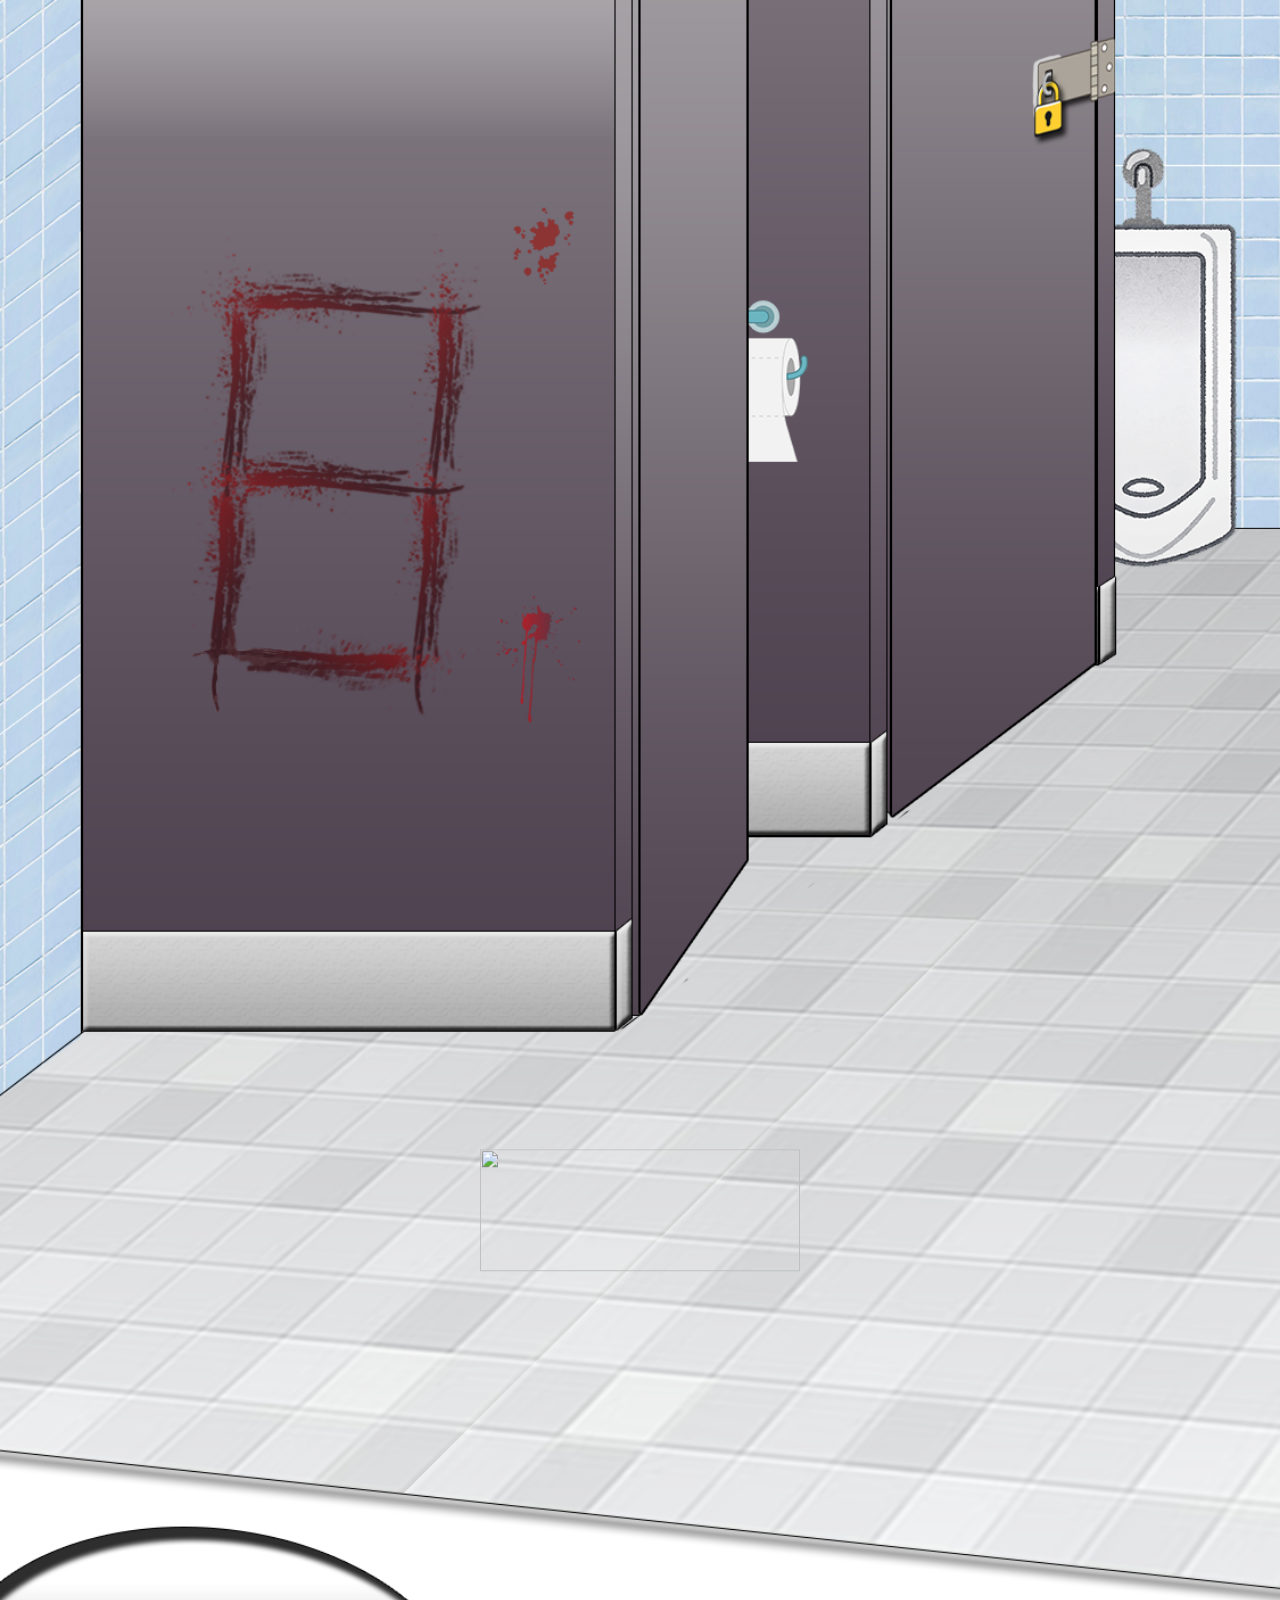
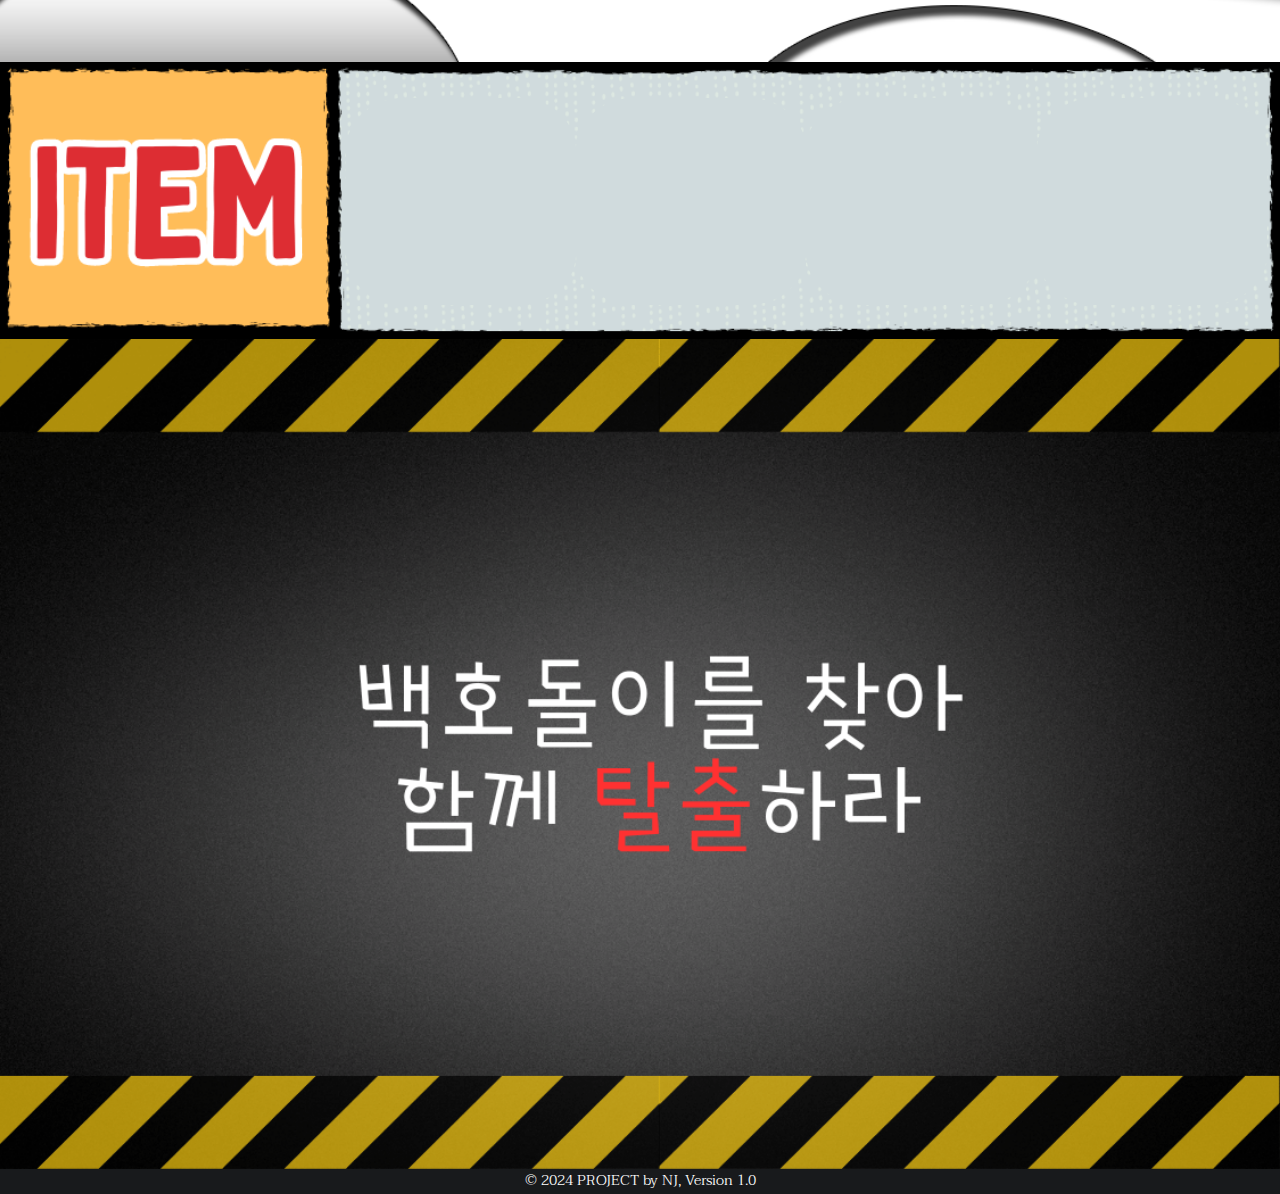
==== room_first.html @ 782e897f "Add files via upload" ====
<!DOCTYPE HTML>
<html><head><title>백호돌이 방탈출 by NJ</title><meta charset="utf-8"><meta name="robots" content="index, follow, max-image-preview:large, max-snippet:-1, max-video-preview:-1"><meta name="viewport" content="width=device-width, initial-scale=1"><link rel="stylesheet" href="assets/css/main.css"></head><body>


		<!-- Boby -->
		<section id="banner3">
			<div id ="content" class="base_container">
				<img id = "room_container" src="images/room1.png">
				<div id ="item_container">
					<img id = "item_1" src="images/sample.png">
					<img id = "item_2" src="images/sample.png">
					<img id = "item_3" src="images/sample.png">
					<img id = "item_4" src="images/sample.png">
				</div>
					

				<!--item & background-->
				<img id = "dark2" src="images/dark.png">
				<img id = "return_img" src="images/return.png">
				<img id = "hammer_bg" src="images/hammer_bg.png">
				<img id = "memo_bg_red" src="images/memo_bg_red.png">
				<img id = "memo_bg_blue" src="images/memo_bg_blue.png">
				<img id = "towel_min" src="images/towel_min.png">
				<img id = "switch_Off" src="images/switch_Off.png">
				<img id = "memo_red" src="images/memo_red.png">
				<img id = "memo_blue" src="images/memo_blue.png">
				<img id = "tile" src="images/tile.png">
				<img id = "light" src="images/light.png">
				<img id = "safe" src="images/safe.png">
				<div id = "safe_number"></div>
				<img id = "key" src="images/key.png">
				<img id = "glass" src="images/glass.png">
				<img id = "success" src="images/success.png">
				<img id = "gotomain" src="images/gotomain.png">
			
			</div>




			<!--bottom_section-->
			<div id="bottom_section_id" class="bottom_section">
				<img id= "bottom_img" src="images/bottom.png" style="width: 100%; height: 100%;"/>
			</div>
		</section>


		


		<!-- Footer -->
		<div class="footer">
			<p>&copy; 2024 PROJECT by NJ, Version 1.0</p>
		</div>


		<!-- Scripts -->
		<script src="assets/js/room1.js"></script></body></html>
---- assets/css/main.css ----
@charset "UTF-8";
@import url(font-awesome.min.css);
@import url("https://fonts.googleapis.com/css?family=Taviraj:300,400,700,300i,400i,700i");
@import url('https://fonts.googleapis.com/css2?family=Dongle:wght@300;400;700&display=swap');
@import url("https://fonts.googleapis.com/css?family=Poppins:200,300,400,500,600,700,800,900&display=swap");


.dongle-light {
  font-family: "Dongle", sans-serif;
  font-weight: 300;
  font-style: normal;
}

.dongle-regular {
  font-family: "Dongle", sans-serif;
  font-weight: 400;
  font-style: normal;
}

.dongle-bold {
  font-family: "Dongle", sans-serif;
  font-weight: 700;
  font-style: normal;
}

/* Reset */

	html, body, div, span, applet, object, iframe, h1, h2, h3, h4, h5, h6, p, blockquote, pre, a, abbr, acronym, address, big, cite, code, del, dfn, em, img, ins, kbd, q, s, samp, small, strike, strong, sub, sup, tt, var, b, u, i, center, dl, dt, dd, ol, ul, li, fieldset, form, label, legend, table, caption, tbody, tfoot, thead, tr, th, td, article, aside, canvas, details, embed, figure, figcaption, footer, header, hgroup, menu, nav, output, ruby, section, summary, time, mark, audio, video {
		margin: 0;
		padding: 0;
		border: 0;
		font-size: 100%;
		font: inherit;
		vertical-align: baseline;
	}

	article, aside, details, figcaption, figure, footer, header, hgroup, menu, nav, section {
		display: block;
	}

	body {
		line-height: 1;
	}
.image.fit img {
	width: 100%;
	height: auto;
}
	ol, ul {
		list-style: none;
	}

	blockquote, q {
		quotes: none;
	}

	blockquote:before, blockquote:after, q:before, q:after {
		content: '';
		content: none;
	}

	table {
		border-collapse: collapse;
		border-spacing: 0;
	}

	body {
		-webkit-text-size-adjust: none;
	}

/* Box Model */

	*, *:before, *:after {
		-moz-box-sizing: border-box;
		-webkit-box-sizing: border-box;
		box-sizing: border-box;
	}

/* Containers */

	.container {
		margin-left: auto;
		margin-right: auto;
	}

	.container.\31 25\25 {
		width: 100%;
		max-width: 100rem;
		min-width: 80rem;
	}

	.container.\37 5\25 {
		width: 60rem;
	}

	.container.\35 0\25 {
		width: 40rem;
	}

	.container.\32 5\25 {
		width: 20rem;
	}

	.container {
		width: 80rem;
	}

	@media screen and (max-width: 1680px) {

		.container.\31 25\25 {
			width: 100%;
			max-width: 100rem;
			min-width: 80rem;
		}

		.container.\37 5\25 {
			width: 60rem;
		}

		.container.\35 0\25 {
			width: 40rem;
		}

		.container.\32 5\25 {
			width: 20rem;
		}

		.container {
			width: 80rem;
		}

	}

	@media screen and (max-width: 1280px) {

		.container.\31 25\25 {
			width: 100%;
			max-width: 81.25rem;
			min-width: 65rem;
		}

		.container.\37 5\25 {
			width: 48.75rem;
		}

		.container.\35 0\25 {
			width: 32.5rem;
		}

		.container.\32 5\25 {
			width: 16.25rem;
		}

		.container {
			width: 65rem;
		}

	}

	@media screen and (max-width: 980px) {

		.container.\31 25\25 {
			width: 100%;
			max-width: 112.5%;
			min-width: 90%;
		}

		.container.\37 5\25 {
			width: 67.5%;
		}

		.container.\35 0\25 {
			width: 45%;
		}

		.container.\32 5\25 {
			width: 22.5%;
		}

		.container {
			width: 90%;
		}

	}

	@media screen and (max-width: 736px) {

		.container.\31 25\25 {
			width: 100%;
			max-width: 112.5%;
			min-width: 90%;
		}

		.container.\37 5\25 {
			width: 67.5%;
		}

		.container.\35 0\25 {
			width: 45%;
		}

		.container.\32 5\25 {
			width: 22.5%;
		}

		.container {
			width: 90% !important;
		}

	}

	@media screen and (max-width: 480px) {

		.container.\31 25\25 {
			width: 100%;
			max-width: 112.5%;
			min-width: 90%;
		}

		.container.\37 5\25 {
			width: 67.5%;
		}

		.container.\35 0\25 {
			width: 45%;
		}

		.container.\32 5\25 {
			width: 22.5%;
		}

		.container {
			width: 90% !important;
		}

	}

/* Grid */

	.row {
		border-bottom: solid 1px transparent;
		-moz-box-sizing: border-box;
		-webkit-box-sizing: border-box;
		box-sizing: border-box;
	}

	.row > * {
		float: left;
		-moz-box-sizing: border-box;
		-webkit-box-sizing: border-box;
		box-sizing: border-box;
	}

	.row:after, .row:before {
		content: '';
		display: block;
		clear: both;
		height: 0;
	}

	.row.uniform > * > :first-child {
		margin-top: 0;
	}

	.row.uniform > * > :last-child {
		margin-bottom: 0;
	}

	.row.\30 \25 > * {
		padding: 0 0 0 0rem;
	}

	.row.\30 \25 {
		margin: 0 0 -1px 0rem;
	}

	.row.uniform.\30 \25 > * {
		padding: 0rem 0 0 0rem;
	}

	.row.uniform.\30 \25 {
		margin: 0rem 0 -1px 0rem;
	}

	.row > * {
		padding: 0 0 0 2rem;
	}

	.row {
		margin: 0 0 -1px -2rem;
	}

	.row.uniform > * {
		padding: 2rem 0 0 2rem;
	}

	.row.uniform {
		margin: -2rem 0 -1px -2rem;
	}

	.row.\32 00\25 > * {
		padding: 0 0 0 4rem;
	}

	.row.\32 00\25 {
		margin: 0 0 -1px -4rem;
	}

	.row.uniform.\32 00\25 > * {
		padding: 4rem 0 0 4rem;
	}

	.row.uniform.\32 00\25 {
		margin: -4rem 0 -1px -4rem;
	}

	.row.\31 50\25 > * {
		padding: 0 0 0 3rem;
	}

	.row.\31 50\25 {
		margin: 0 0 -1px -3rem;
	}

	.row.uniform.\31 50\25 > * {
		padding: 3rem 0 0 3rem;
	}

	.row.uniform.\31 50\25 {
		margin: -3rem 0 -1px -3rem;
	}

	.row.\35 0\25 > * {
		padding: 0 0 0 1rem;
	}

	.row.\35 0\25 {
		margin: 0 0 -1px -1rem;
	}

	.row.uniform.\35 0\25 > * {
		padding: 1rem 0 0 1rem;
	}

	.row.uniform.\35 0\25 {
		margin: -1rem 0 -1px -1rem;
	}

	.row.\32 5\25 > * {
		padding: 0 0 0 0.5rem;
	}

	.row.\32 5\25 {
		margin: 0 0 -1px -0.5rem;
	}

	.row.uniform.\32 5\25 > * {
		padding: 0.5rem 0 0 0.5rem;
	}

	.row.uniform.\32 5\25 {
		margin: -0.5rem 0 -1px -0.5rem;
	}

	.\31 2u, .\31 2u\24 {
		width: 100%;
		clear: none;
		margin-left: 0;
	}

	.\31 1u, .\31 1u\24 {
		width: 91.6666666667%;
		clear: none;
		margin-left: 0;
	}

	.\31 0u, .\31 0u\24 {
		width: 83.3333333333%;
		clear: none;
		margin-left: 0;
	}

	.\39 u, .\39 u\24 {
		width: 75%;
		clear: none;
		margin-left: 0;
	}

	.\38 u, .\38 u\24 {
		width: 66.6666666667%;
		clear: none;
		margin-left: 0;
	}

	.\37 u, .\37 u\24 {
		width: 58.3333333333%;
		clear: none;
		margin-left: 0;
	}

	.\36 u, .\36 u\24 {
		width: 50%;
		clear: none;
		margin-left: 0;
	}

	.\35 u, .\35 u\24 {
		width: 41.6666666667%;
		clear: none;
		margin-left: 0;
	}

	.\34 u, .\34 u\24 {
		width: 33.3333333333%;
		clear: none;
		margin-left: 0;
	}

	.\33 u, .\33 u\24 {
		width: 25%;
		clear: none;
		margin-left: 0;
	}

	.\32 u, .\32 u\24 {
		width: 16.6666666667%;
		clear: none;
		margin-left: 0;
	}

	.\31 u, .\31 u\24 {
		width: 8.3333333333%;
		clear: none;
		margin-left: 0;
	}

	.\31 2u\24 + *,
	.\31 1u\24 + *,
	.\31 0u\24 + *,
	.\39 u\24 + *,
	.\38 u\24 + *,
	.\37 u\24 + *,
	.\36 u\24 + *,
	.\35 u\24 + *,
	.\34 u\24 + *,
	.\33 u\24 + *,
	.\32 u\24 + *,
	.\31 u\24 + * {
		clear: left;
	}

	.\-11u {
		margin-left: 91.66667%;
	}

	.\-10u {
		margin-left: 83.33333%;
	}

	.\-9u {
		margin-left: 75%;
	}

	.\-8u {
		margin-left: 66.66667%;
	}

	.\-7u {
		margin-left: 58.33333%;
	}

	.\-6u {
		margin-left: 50%;
	}

	.\-5u {
		margin-left: 41.66667%;
	}

	.\-4u {
		margin-left: 33.33333%;
	}

	.\-3u {
		margin-left: 25%;
	}

	.\-2u {
		margin-left: 16.66667%;
	}

	.\-1u {
		margin-left: 8.33333%;
	}

	@media screen and (max-width: 1680px) {

		.row > * {
			padding: 0 0 0 2rem;
		}

		.row {
			margin: 0 0 -1px -2rem;
		}

		.row.uniform > * {
			padding: 2rem 0 0 2rem;
		}

		.row.uniform {
			margin: -2rem 0 -1px -2rem;
		}

		.row.\32 00\25 > * {
			padding: 0 0 0 4rem;
		}

		.row.\32 00\25 {
			margin: 0 0 -1px -4rem;
		}

		.row.uniform.\32 00\25 > * {
			padding: 4rem 0 0 4rem;
		}

		.row.uniform.\32 00\25 {
			margin: -4rem 0 -1px -4rem;
		}

		.row.\31 50\25 > * {
			padding: 0 0 0 3rem;
		}

		.row.\31 50\25 {
			margin: 0 0 -1px -3rem;
		}

		.row.uniform.\31 50\25 > * {
			padding: 3rem 0 0 3rem;
		}

		.row.uniform.\31 50\25 {
			margin: -3rem 0 -1px -3rem;
		}

		.row.\35 0\25 > * {
			padding: 0 0 0 1rem;
		}

		.row.\35 0\25 {
			margin: 0 0 -1px -1rem;
		}

		.row.uniform.\35 0\25 > * {
			padding: 1rem 0 0 1rem;
		}

		.row.uniform.\35 0\25 {
			margin: -1rem 0 -1px -1rem;
		}

		.row.\32 5\25 > * {
			padding: 0 0 0 0.5rem;
		}

		.row.\32 5\25 {
			margin: 0 0 -1px -0.5rem;
		}

		.row.uniform.\32 5\25 > * {
			padding: 0.5rem 0 0 0.5rem;
		}

		.row.uniform.\32 5\25 {
			margin: -0.5rem 0 -1px -0.5rem;
		}

		.\31 2u\28xlarge\29, .\31 2u\24\28xlarge\29 {
			width: 100%;
			clear: none;
			margin-left: 0;
		}

		.\31 1u\28xlarge\29, .\31 1u\24\28xlarge\29 {
			width: 91.6666666667%;
			clear: none;
			margin-left: 0;
		}

		.\31 0u\28xlarge\29, .\31 0u\24\28xlarge\29 {
			width: 83.3333333333%;
			clear: none;
			margin-left: 0;
		}

		.\39 u\28xlarge\29, .\39 u\24\28xlarge\29 {
			width: 75%;
			clear: none;
			margin-left: 0;
		}

		.\38 u\28xlarge\29, .\38 u\24\28xlarge\29 {
			width: 66.6666666667%;
			clear: none;
			margin-left: 0;
		}

		.\37 u\28xlarge\29, .\37 u\24\28xlarge\29 {
			width: 58.3333333333%;
			clear: none;
			margin-left: 0;
		}

		.\36 u\28xlarge\29, .\36 u\24\28xlarge\29 {
			width: 50%;
			clear: none;
			margin-left: 0;
		}

		.\35 u\28xlarge\29, .\35 u\24\28xlarge\29 {
			width: 41.6666666667%;
			clear: none;
			margin-left: 0;
		}

		.\34 u\28xlarge\29, .\34 u\24\28xlarge\29 {
			width: 33.3333333333%;
			clear: none;
			margin-left: 0;
		}

		.\33 u\28xlarge\29, .\33 u\24\28xlarge\29 {
			width: 25%;
			clear: none;
			margin-left: 0;
		}

		.\32 u\28xlarge\29, .\32 u\24\28xlarge\29 {
			width: 16.6666666667%;
			clear: none;
			margin-left: 0;
		}

		.\31 u\28xlarge\29, .\31 u\24\28xlarge\29 {
			width: 8.3333333333%;
			clear: none;
			margin-left: 0;
		}

		.\31 2u\24\28xlarge\29 + *,
		.\31 1u\24\28xlarge\29 + *,
		.\31 0u\24\28xlarge\29 + *,
		.\39 u\24\28xlarge\29 + *,
		.\38 u\24\28xlarge\29 + *,
		.\37 u\24\28xlarge\29 + *,
		.\36 u\24\28xlarge\29 + *,
		.\35 u\24\28xlarge\29 + *,
		.\34 u\24\28xlarge\29 + *,
		.\33 u\24\28xlarge\29 + *,
		.\32 u\24\28xlarge\29 + *,
		.\31 u\24\28xlarge\29 + * {
			clear: left;
		}

		.\-11u\28xlarge\29 {
			margin-left: 91.66667%;
		}

		.\-10u\28xlarge\29 {
			margin-left: 83.33333%;
		}

		.\-9u\28xlarge\29 {
			margin-left: 75%;
		}

		.\-8u\28xlarge\29 {
			margin-left: 66.66667%;
		}

		.\-7u\28xlarge\29 {
			margin-left: 58.33333%;
		}

		.\-6u\28xlarge\29 {
			margin-left: 50%;
		}

		.\-5u\28xlarge\29 {
			margin-left: 41.66667%;
		}

		.\-4u\28xlarge\29 {
			margin-left: 33.33333%;
		}

		.\-3u\28xlarge\29 {
			margin-left: 25%;
		}

		.\-2u\28xlarge\29 {
			margin-left: 16.66667%;
		}

		.\-1u\28xlarge\29 {
			margin-left: 8.33333%;
		}

	}

	@media screen and (max-width: 1280px) {

		.row > * {
			padding: 0 0 0 1.5rem;
		}

		.row {
			margin: 0 0 -1px -1.5rem;
		}

		.row.uniform > * {
			padding: 1.5rem 0 0 1.5rem;
		}

		.row.uniform {
			margin: -1.5rem 0 -1px -1.5rem;
		}

		.row.\32 00\25 > * {
			padding: 0 0 0 3rem;
		}

		.row.\32 00\25 {
			margin: 0 0 -1px -3rem;
		}

		.row.uniform.\32 00\25 > * {
			padding: 3rem 0 0 3rem;
		}

		.row.uniform.\32 00\25 {
			margin: -3rem 0 -1px -3rem;
		}

		.row.\31 50\25 > * {
			padding: 0 0 0 2.25rem;
		}

		.row.\31 50\25 {
			margin: 0 0 -1px -2.25rem;
		}

		.row.uniform.\31 50\25 > * {
			padding: 2.25rem 0 0 2.25rem;
		}

		.row.uniform.\31 50\25 {
			margin: -2.25rem 0 -1px -2.25rem;
		}

		.row.\35 0\25 > * {
			padding: 0 0 0 0.75rem;
		}

		.row.\35 0\25 {
			margin: 0 0 -1px -0.75rem;
		}

		.row.uniform.\35 0\25 > * {
			padding: 0.75rem 0 0 0.75rem;
		}

		.row.uniform.\35 0\25 {
			margin: -0.75rem 0 -1px -0.75rem;
		}

		.row.\32 5\25 > * {
			padding: 0 0 0 0.375rem;
		}

		.row.\32 5\25 {
			margin: 0 0 -1px -0.375rem;
		}

		.row.uniform.\32 5\25 > * {
			padding: 0.375rem 0 0 0.375rem;
		}

		.row.uniform.\32 5\25 {
			margin: -0.375rem 0 -1px -0.375rem;
		}

		.\31 2u\28large\29, .\31 2u\24\28large\29 {
			width: 100%;
			clear: none;
			margin-left: 0;
		}

		.\31 1u\28large\29, .\31 1u\24\28large\29 {
			width: 91.6666666667%;
			clear: none;
			margin-left: 0;
		}

		.\31 0u\28large\29, .\31 0u\24\28large\29 {
			width: 83.3333333333%;
			clear: none;
			margin-left: 0;
		}

		.\39 u\28large\29, .\39 u\24\28large\29 {
			width: 75%;
			clear: none;
			margin-left: 0;
		}

		.\38 u\28large\29, .\38 u\24\28large\29 {
			width: 66.6666666667%;
			clear: none;
			margin-left: 0;
		}

		.\37 u\28large\29, .\37 u\24\28large\29 {
			width: 58.3333333333%;
			clear: none;
			margin-left: 0;
		}

		.\36 u\28large\29, .\36 u\24\28large\29 {
			width: 50%;
			clear: none;
			margin-left: 0;
		}

		.\35 u\28large\29, .\35 u\24\28large\29 {
			width: 41.6666666667%;
			clear: none;
			margin-left: 0;
		}

		.\34 u\28large\29, .\34 u\24\28large\29 {
			width: 33.3333333333%;
			clear: none;
			margin-left: 0;
		}

		.\33 u\28large\29, .\33 u\24\28large\29 {
			width: 25%;
			clear: none;
			margin-left: 0;
		}

		.\32 u\28large\29, .\32 u\24\28large\29 {
			width: 16.6666666667%;
			clear: none;
			margin-left: 0;
		}

		.\31 u\28large\29, .\31 u\24\28large\29 {
			width: 8.3333333333%;
			clear: none;
			margin-left: 0;
		}

		.\31 2u\24\28large\29 + *,
		.\31 1u\24\28large\29 + *,
		.\31 0u\24\28large\29 + *,
		.\39 u\24\28large\29 + *,
		.\38 u\24\28large\29 + *,
		.\37 u\24\28large\29 + *,
		.\36 u\24\28large\29 + *,
		.\35 u\24\28large\29 + *,
		.\34 u\24\28large\29 + *,
		.\33 u\24\28large\29 + *,
		.\32 u\24\28large\29 + *,
		.\31 u\24\28large\29 + * {
			clear: left;
		}

		.\-11u\28large\29 {
			margin-left: 91.66667%;
		}

		.\-10u\28large\29 {
			margin-left: 83.33333%;
		}

		.\-9u\28large\29 {
			margin-left: 75%;
		}

		.\-8u\28large\29 {
			margin-left: 66.66667%;
		}

		.\-7u\28large\29 {
			margin-left: 58.33333%;
		}

		.\-6u\28large\29 {
			margin-left: 50%;
		}

		.\-5u\28large\29 {
			margin-left: 41.66667%;
		}

		.\-4u\28large\29 {
			margin-left: 33.33333%;
		}

		.\-3u\28large\29 {
			margin-left: 25%;
		}

		.\-2u\28large\29 {
			margin-left: 16.66667%;
		}

		.\-1u\28large\29 {
			margin-left: 8.33333%;
		}

	}

	@media screen and (max-width: 980px) {

		.row > * {
			padding: 0 0 0 1.5rem;
		}

		.row {
			margin: 0 0 -1px -1.5rem;
		}

		.row.uniform > * {
			padding: 1.5rem 0 0 1.5rem;
		}

		.row.uniform {
			margin: -1.5rem 0 -1px -1.5rem;
		}

		.row.\32 00\25 > * {
			padding: 0 0 0 3rem;
		}

		.row.\32 00\25 {
			margin: 0 0 -1px -3rem;
		}

		.row.uniform.\32 00\25 > * {
			padding: 3rem 0 0 3rem;
		}

		.row.uniform.\32 00\25 {
			margin: -3rem 0 -1px -3rem;
		}

		.row.\31 50\25 > * {
			padding: 0 0 0 2.25rem;
		}

		.row.\31 50\25 {
			margin: 0 0 -1px -2.25rem;
		}

		.row.uniform.\31 50\25 > * {
			padding: 2.25rem 0 0 2.25rem;
		}

		.row.uniform.\31 50\25 {
			margin: -2.25rem 0 -1px -2.25rem;
		}

		.row.\35 0\25 > * {
			padding: 0 0 0 0.75rem;
		}

		.row.\35 0\25 {
			margin: 0 0 -1px -0.75rem;
		}

		.row.uniform.\35 0\25 > * {
			padding: 0.75rem 0 0 0.75rem;
		}

		.row.uniform.\35 0\25 {
			margin: -0.75rem 0 -1px -0.75rem;
		}

		.row.\32 5\25 > * {
			padding: 0 0 0 0.375rem;
		}

		.row.\32 5\25 {
			margin: 0 0 -1px -0.375rem;
		}

		.row.uniform.\32 5\25 > * {
			padding: 0.375rem 0 0 0.375rem;
		}

		.row.uniform.\32 5\25 {
			margin: -0.375rem 0 -1px -0.375rem;
		}

		.\31 2u\28medium\29, .\31 2u\24\28medium\29 {
			width: 100%;
			clear: none;
			margin-left: 0;
		}

		.\31 1u\28medium\29, .\31 1u\24\28medium\29 {
			width: 91.6666666667%;
			clear: none;
			margin-left: 0;
		}

		.\31 0u\28medium\29, .\31 0u\24\28medium\29 {
			width: 83.3333333333%;
			clear: none;
			margin-left: 0;
		}

		.\39 u\28medium\29, .\39 u\24\28medium\29 {
			width: 75%;
			clear: none;
			margin-left: 0;
		}

		.\38 u\28medium\29, .\38 u\24\28medium\29 {
			width: 66.6666666667%;
			clear: none;
			margin-left: 0;
		}

		.\37 u\28medium\29, .\37 u\24\28medium\29 {
			width: 58.3333333333%;
			clear: none;
			margin-left: 0;
		}

		.\36 u\28medium\29, .\36 u\24\28medium\29 {
			width: 50%;
			clear: none;
			margin-left: 0;
		}

		.\35 u\28medium\29, .\35 u\24\28medium\29 {
			width: 41.6666666667%;
			clear: none;
			margin-left: 0;
		}

		.\34 u\28medium\29, .\34 u\24\28medium\29 {
			width: 33.3333333333%;
			clear: none;
			margin-left: 0;
		}

		.\33 u\28medium\29, .\33 u\24\28medium\29 {
			width: 25%;
			clear: none;
			margin-left: 0;
		}

		.\32 u\28medium\29, .\32 u\24\28medium\29 {
			width: 16.6666666667%;
			clear: none;
			margin-left: 0;
		}

		.\31 u\28medium\29, .\31 u\24\28medium\29 {
			width: 8.3333333333%;
			clear: none;
			margin-left: 0;
		}

		.\31 2u\24\28medium\29 + *,
		.\31 1u\24\28medium\29 + *,
		.\31 0u\24\28medium\29 + *,
		.\39 u\24\28medium\29 + *,
		.\38 u\24\28medium\29 + *,
		.\37 u\24\28medium\29 + *,
		.\36 u\24\28medium\29 + *,
		.\35 u\24\28medium\29 + *,
		.\34 u\24\28medium\29 + *,
		.\33 u\24\28medium\29 + *,
		.\32 u\24\28medium\29 + *,
		.\31 u\24\28medium\29 + * {
			clear: left;
		}

		.\-11u\28medium\29 {
			margin-left: 91.66667%;
		}

		.\-10u\28medium\29 {
			margin-left: 83.33333%;
		}

		.\-9u\28medium\29 {
			margin-left: 75%;
		}

		.\-8u\28medium\29 {
			margin-left: 66.66667%;
		}

		.\-7u\28medium\29 {
			margin-left: 58.33333%;
		}

		.\-6u\28medium\29 {
			margin-left: 50%;
		}

		.\-5u\28medium\29 {
			margin-left: 41.66667%;
		}

		.\-4u\28medium\29 {
			margin-left: 33.33333%;
		}

		.\-3u\28medium\29 {
			margin-left: 25%;
		}

		.\-2u\28medium\29 {
			margin-left: 16.66667%;
		}

		.\-1u\28medium\29 {
			margin-left: 8.33333%;
		}

	}

	@media screen and (max-width: 736px) {

		.row > * {
			padding: 0 0 0 1.25rem;
		}

		.row {
			margin: 0 0 -1px -1.25rem;
		}

		.row.uniform > * {
			padding: 1.25rem 0 0 1.25rem;
		}

		.row.uniform {
			margin: -1.25rem 0 -1px -1.25rem;
		}

		.row.\32 00\25 > * {
			padding: 0 0 0 2.5rem;
		}

		.row.\32 00\25 {
			margin: 0 0 -1px -2.5rem;
		}

		.row.uniform.\32 00\25 > * {
			padding: 2.5rem 0 0 2.5rem;
		}

		.row.uniform.\32 00\25 {
			margin: -2.5rem 0 -1px -2.5rem;
		}

		.row.\31 50\25 > * {
			padding: 0 0 0 1.875rem;
		}

		.row.\31 50\25 {
			margin: 0 0 -1px -1.875rem;
		}

		.row.uniform.\31 50\25 > * {
			padding: 1.875rem 0 0 1.875rem;
		}

		.row.uniform.\31 50\25 {
			margin: -1.875rem 0 -1px -1.875rem;
		}

		.row.\35 0\25 > * {
			padding: 0 0 0 0.625rem;
		}

		.row.\35 0\25 {
			margin: 0 0 -1px -0.625rem;
		}

		.row.uniform.\35 0\25 > * {
			padding: 0.625rem 0 0 0.625rem;
		}

		.row.uniform.\35 0\25 {
			margin: -0.625rem 0 -1px -0.625rem;
		}

		.row.\32 5\25 > * {
			padding: 0 0 0 0.3125rem;
		}

		.row.\32 5\25 {
			margin: 0 0 -1px -0.3125rem;
		}

		.row.uniform.\32 5\25 > * {
			padding: 0.3125rem 0 0 0.3125rem;
		}

		.row.uniform.\32 5\25 {
			margin: -0.3125rem 0 -1px -0.3125rem;
		}

		.\31 2u\28small\29, .\31 2u\24\28small\29 {
			width: 100%;
			clear: none;
			margin-left: 0;
		}

		.\31 1u\28small\29, .\31 1u\24\28small\29 {
			width: 91.6666666667%;
			clear: none;
			margin-left: 0;
		}

		.\31 0u\28small\29, .\31 0u\24\28small\29 {
			width: 83.3333333333%;
			clear: none;
			margin-left: 0;
		}

		.\39 u\28small\29, .\39 u\24\28small\29 {
			width: 75%;
			clear: none;
			margin-left: 0;
		}

		.\38 u\28small\29, .\38 u\24\28small\29 {
			width: 66.6666666667%;
			clear: none;
			margin-left: 0;
		}

		.\37 u\28small\29, .\37 u\24\28small\29 {
			width: 58.3333333333%;
			clear: none;
			margin-left: 0;
		}

		.\36 u\28small\29, .\36 u\24\28small\29 {
			width: 50%;
			clear: none;
			margin-left: 0;
		}

		.\35 u\28small\29, .\35 u\24\28small\29 {
			width: 41.6666666667%;
			clear: none;
			margin-left: 0;
		}

		.\34 u\28small\29, .\34 u\24\28small\29 {
			width: 33.3333333333%;
			clear: none;
			margin-left: 0;
		}

		.\33 u\28small\29, .\33 u\24\28small\29 {
			width: 25%;
			clear: none;
			margin-left: 0;
		}

		.\32 u\28small\29, .\32 u\24\28small\29 {
			width: 16.6666666667%;
			clear: none;
			margin-left: 0;
		}

		.\31 u\28small\29, .\31 u\24\28small\29 {
			width: 8.3333333333%;
			clear: none;
			margin-left: 0;
		}

		.\31 2u\24\28small\29 + *,
		.\31 1u\24\28small\29 + *,
		.\31 0u\24\28small\29 + *,
		.\39 u\24\28small\29 + *,
		.\38 u\24\28small\29 + *,
		.\37 u\24\28small\29 + *,
		.\36 u\24\28small\29 + *,
		.\35 u\24\28small\29 + *,
		.\34 u\24\28small\29 + *,
		.\33 u\24\28small\29 + *,
		.\32 u\24\28small\29 + *,
		.\31 u\24\28small\29 + * {
			clear: left;
		}

		.\-11u\28small\29 {
			margin-left: 91.66667%;
		}

		.\-10u\28small\29 {
			margin-left: 83.33333%;
		}

		.\-9u\28small\29 {
			margin-left: 75%;
		}

		.\-8u\28small\29 {
			margin-left: 66.66667%;
		}

		.\-7u\28small\29 {
			margin-left: 58.33333%;
		}

		.\-6u\28small\29 {
			margin-left: 50%;
		}

		.\-5u\28small\29 {
			margin-left: 41.66667%;
		}

		.\-4u\28small\29 {
			margin-left: 33.33333%;
		}

		.\-3u\28small\29 {
			margin-left: 25%;
		}

		.\-2u\28small\29 {
			margin-left: 16.66667%;
		}

		.\-1u\28small\29 {
			margin-left: 8.33333%;
		}

	}

	@media screen and (max-width: 480px) {

		.row > * {
			padding: 0 0 0 1.25rem;
		}

		.row {
			margin: 0 0 -1px -1.25rem;
		}

		.row.uniform > * {
			padding: 1.25rem 0 0 1.25rem;
		}

		.row.uniform {
			margin: -1.25rem 0 -1px -1.25rem;
		}

		.row.\32 00\25 > * {
			padding: 0 0 0 2.5rem;
		}

		.row.\32 00\25 {
			margin: 0 0 -1px -2.5rem;
		}

		.row.uniform.\32 00\25 > * {
			padding: 2.5rem 0 0 2.5rem;
		}

		.row.uniform.\32 00\25 {
			margin: -2.5rem 0 -1px -2.5rem;
		}

		.row.\31 50\25 > * {
			padding: 0 0 0 1.875rem;
		}

		.row.\31 50\25 {
			margin: 0 0 -1px -1.875rem;
		}

		.row.uniform.\31 50\25 > * {
			padding: 1.875rem 0 0 1.875rem;
		}

		.row.uniform.\31 50\25 {
			margin: -1.875rem 0 -1px -1.875rem;
		}

		.row.\35 0\25 > * {
			padding: 0 0 0 0.625rem;
		}

		.row.\35 0\25 {
			margin: 0 0 -1px -0.625rem;
		}

		.row.uniform.\35 0\25 > * {
			padding: 0.625rem 0 0 0.625rem;
		}

		.row.uniform.\35 0\25 {
			margin: -0.625rem 0 -1px -0.625rem;
		}

		.row.\32 5\25 > * {
			padding: 0 0 0 0.3125rem;
		}

		.row.\32 5\25 {
			margin: 0 0 -1px -0.3125rem;
		}

		.row.uniform.\32 5\25 > * {
			padding: 0.3125rem 0 0 0.3125rem;
		}

		.row.uniform.\32 5\25 {
			margin: -0.3125rem 0 -1px -0.3125rem;
		}

		.\31 2u\28xsmall\29, .\31 2u\24\28xsmall\29 {
			width: 100%;
			clear: none;
			margin-left: 0;
		}

		.\31 1u\28xsmall\29, .\31 1u\24\28xsmall\29 {
			width: 91.6666666667%;
			clear: none;
			margin-left: 0;
		}

		.\31 0u\28xsmall\29, .\31 0u\24\28xsmall\29 {
			width: 83.3333333333%;
			clear: none;
			margin-left: 0;
		}

		.\39 u\28xsmall\29, .\39 u\24\28xsmall\29 {
			width: 75%;
			clear: none;
			margin-left: 0;
		}

		.\38 u\28xsmall\29, .\38 u\24\28xsmall\29 {
			width: 66.6666666667%;
			clear: none;
			margin-left: 0;
		}

		.\37 u\28xsmall\29, .\37 u\24\28xsmall\29 {
			width: 58.3333333333%;
			clear: none;
			margin-left: 0;
		}

		.\36 u\28xsmall\29, .\36 u\24\28xsmall\29 {
			width: 50%;
			clear: none;
			margin-left: 0;
		}

		.\35 u\28xsmall\29, .\35 u\24\28xsmall\29 {
			width: 41.6666666667%;
			clear: none;
			margin-left: 0;
		}

		.\34 u\28xsmall\29, .\34 u\24\28xsmall\29 {
			width: 33.3333333333%;
			clear: none;
			margin-left: 0;
		}

		.\33 u\28xsmall\29, .\33 u\24\28xsmall\29 {
			width: 25%;
			clear: none;
			margin-left: 0;
		}

		.\32 u\28xsmall\29, .\32 u\24\28xsmall\29 {
			width: 16.6666666667%;
			clear: none;
			margin-left: 0;
		}

		.\31 u\28xsmall\29, .\31 u\24\28xsmall\29 {
			width: 8.3333333333%;
			clear: none;
			margin-left: 0;
		}

		.\31 2u\24\28xsmall\29 + *,
		.\31 1u\24\28xsmall\29 + *,
		.\31 0u\24\28xsmall\29 + *,
		.\39 u\24\28xsmall\29 + *,
		.\38 u\24\28xsmall\29 + *,
		.\37 u\24\28xsmall\29 + *,
		.\36 u\24\28xsmall\29 + *,
		.\35 u\24\28xsmall\29 + *,
		.\34 u\24\28xsmall\29 + *,
		.\33 u\24\28xsmall\29 + *,
		.\32 u\24\28xsmall\29 + *,
		.\31 u\24\28xsmall\29 + * {
			clear: left;
		}

		.\-11u\28xsmall\29 {
			margin-left: 91.66667%;
		}

		.\-10u\28xsmall\29 {
			margin-left: 83.33333%;
		}

		.\-9u\28xsmall\29 {
			margin-left: 75%;
		}

		.\-8u\28xsmall\29 {
			margin-left: 66.66667%;
		}

		.\-7u\28xsmall\29 {
			margin-left: 58.33333%;
		}

		.\-6u\28xsmall\29 {
			margin-left: 50%;
		}

		.\-5u\28xsmall\29 {
			margin-left: 41.66667%;
		}

		.\-4u\28xsmall\29 {
			margin-left: 33.33333%;
		}

		.\-3u\28xsmall\29 {
			margin-left: 25%;
		}

		.\-2u\28xsmall\29 {
			margin-left: 16.66667%;
		}

		.\-1u\28xsmall\29 {
			margin-left: 8.33333%;
		}

	}

/* Basic */

	@-ms-viewport {
		width: device-width;
	}

	body {
		-ms-overflow-style: scrollbar;
	}

	@media screen and (max-width: 480px) {

		html, body {
			min-width: 320px;
		}

	}

	body {
		background: #fff;
	}

		body.is-loading *, body.is-loading *:before, body.is-loading *:after {
			-moz-animation: none !important;
			-webkit-animation: none !important;
			-ms-animation: none !important;
			animation: none !important;
			-moz-transition: none !important;
			-webkit-transition: none !important;
			-ms-transition: none !important;
			transition: none !important;
		}

/* Type */

	html {
		font-size: 13pt;
	}

		@media screen and (max-width: 1680px) {

			html {
				font-size: 11pt;
			}

		}

		@media screen and (max-width: 1280px) {

			html {
				font-size: 11pt;
			}

		}

		@media screen and (max-width: 980px) {

			html {
				font-size: 12pt;
			}

		}

		@media screen and (max-width: 736px) {

			html {
				font-size: 12pt;
			}

		}

		@media screen and (max-width: 480px) {

			html {
				font-size: 12pt;
			}

		}

	body {
		background-color: #fff;
		color: #444;
	}

	body, input, select, textarea {
		font-family: "Taviraj", serif;
		font-weight: 300;
		font-size: 1rem;
		line-height: 1.65;
	}

	a {
		text-decoration: underline;
	}

		a:hover {
			text-decoration: none;
		}

	strong, b {
		font-weight: 400;
	}

	em, i {
		font-style: italic;
	}

	p {
		margin: 0 0 2rem 0;
	}

	h1, h2, h3, h4, h5, h6 {
		font-weight: 400;
		line-height: 1.5;
		margin: 0 0 1.5rem 0;
	}

		h1 a, h2 a, h3 a, h4 a, h5 a, h6 a {
			color: inherit;
			text-decoration: none;
		}

	h2 {
		font-size: 1.75rem;
		text-transform: uppercase;
	}

		@media screen and (max-width: 736px) {

			h2 {
				font-size: 1.5rem;
			}

		}

	h3 {
		font-size: 1.35rem;
		text-transform: uppercase;
	}

	h4 {
		font-size: 1.1rem;
	}

	h5 {
		font-size: 0.9rem;
	}

	h6 {
		font-size: 0.7rem;
	}

	sub {
		font-size: 0.8rem;
		position: relative;
		top: 0.5rem;
	}

	sup {
		font-size: 0.8rem;
		position: relative;
		top: -0.5rem;
	}

	blockquote {
		border-left: solid 4px;
		font-style: italic;
		margin: 0 0 2rem 0;
		padding: 0.5rem 0 0.5rem 2rem;
	}

	code {
		border-radius: 4px;
		border: solid 1px;
		font-family: "Courier New", monospace;
		font-size: 0.9rem;
		margin: 0 0.25rem;
		padding: 0.25rem 0.65rem;
	}

	pre {
		-webkit-overflow-scrolling: touch;
		font-family: "Courier New", monospace;
		font-size: 0.9rem;
		margin: 0 0 2rem 0;
	}

		pre code {
			display: block;
			line-height: 1.75;
			padding: 1rem 1.5rem;
			overflow-x: auto;
		}

	hr {
		border: 0;
		border-bottom: solid 1px;
		margin: 2rem 0;
	}

		hr.major {
			margin: 3rem 0;
		}

	.align-left {
		text-align: left;
	}

	.align-center {
		text-align: center;
	}

	.align-right {
		text-align: right;
	}

	input, select, textarea {
		color: #555;
	}

	a {
		color: #5AA6ED;
	}

	strong, b {
		color: #555;
	}

	h1, h2, h3, h4, h5, h6 {
		color: #555;
	}

	blockquote {
		border-left-color: rgba(144, 144, 144, 0.25);
	}

	code {
		background: rgba(144, 144, 144, 0.075);
		border-color: rgba(144, 144, 144, 0.25);
	}

	hr {
		border-bottom-color: rgba(144, 144, 144, 0.25);
	}

/* Box */

	.box {
		margin-bottom: 2rem;
		background: #FFF;
	}

		.box .content {
			padding: 3rem;
		}

		.box > :last-child,
		.box > :last-child > :last-child,
		.box > :last-child > :last-child > :last-child {
			margin-bottom: 0;
		}

		.box.alt {
			border: 0;
			border-radius: 0;
			padding: 0;
		}

		@media screen and (max-width: 736px) {

			.box .content {
				padding: 2rem;
			}

		}

	.box {
		border-color: rgba(144, 144, 144, 0.25);
	}

/* Button */

	input[type="submit"],
	input[type="reset"],
	input[type="button"],
	button,
	.button {
		-moz-appearance: none;
		-webkit-appearance: none;
		-ms-appearance: none;
		appearance: none;
		-moz-transition: background-color 0.2s ease-in-out, color 0.2s ease-in-out;
		-webkit-transition: background-color 0.2s ease-in-out, color 0.2s ease-in-out;
		-ms-transition: background-color 0.2s ease-in-out, color 0.2s ease-in-out;
		transition: background-color 0.2s ease-in-out, color 0.2s ease-in-out;
		border-radius: 4px;
		border: 0;
		cursor: pointer;
		display: inline-block;
		font-weight: 400;
		height: 2.85rem;
		line-height: 2.95rem;
		padding: 0 1.5rem;
		text-align: center;
		text-decoration: none;
		white-space: nowrap;
		text-transform: uppercase;
	}

		input[type="submit"].icon,
		input[type="reset"].icon,
		input[type="button"].icon,
		button.icon,
		.button.icon {
			padding-left: 1.35rem;
		}

			input[type="submit"].icon:before,
			input[type="reset"].icon:before,
			input[type="button"].icon:before,
			button.icon:before,
			.button.icon:before {
				margin-right: 0.5rem;
			}

		input[type="submit"].fit,
		input[type="reset"].fit,
		input[type="button"].fit,
		button.fit,
		.button.fit {
			display: block;
			margin: 0 0 1rem 0;
			width: 100%;
		}

		input[type="submit"].small,
		input[type="reset"].small,
		input[type="button"].small,
		button.small,
		.button.small {
			font-size: 0.8rem;
		}

		input[type="submit"].big,
		input[type="reset"].big,
		input[type="button"].big,
		button.big,
		.button.big {
			font-size: 1.35rem;
		}

		input[type="submit"].disabled, input[type="submit"]:disabled,
		input[type="reset"].disabled,
		input[type="reset"]:disabled,
		input[type="button"].disabled,
		input[type="button"]:disabled,
		button.disabled,
		button:disabled,
		.button.disabled,
		.button:disabled {
			-moz-pointer-events: none;
			-webkit-pointer-events: none;
			-ms-pointer-events: none;
			pointer-events: none;
			opacity: 0.25;
		}

		@media screen and (max-width: 480px) {

			input[type="submit"],
			input[type="reset"],
			input[type="button"],
			button,
			.button {
				padding: 0;
			}

		}

	input[type="submit"],
	input[type="reset"],
	input[type="button"],
	button,
	.button {
		background-color: #f2f2f2;
		color: #000 !important;
	}

		input[type="submit"]:hover,
		input[type="reset"]:hover,
		input[type="button"]:hover,
		button:hover,
		.button:hover {
			background-color: white;
		}

		input[type="submit"]:active,
		input[type="reset"]:active,
		input[type="button"]:active,
		button:active,
		.button:active {
			background-color: #e5e5e5;
		}

		input[type="submit"].alt,
		input[type="reset"].alt,
		input[type="button"].alt,
		button.alt,
		.button.alt {
			background-color: transparent;
			box-shadow: inset 0 0 0 2px rgba(144, 144, 144, 0.25);
			color: #555 !important;
		}

			input[type="submit"].alt:hover,
			input[type="reset"].alt:hover,
			input[type="button"].alt:hover,
			button.alt:hover,
			.button.alt:hover {
				background-color: rgba(144, 144, 144, 0.075);
			}

			input[type="submit"].alt:active,
			input[type="reset"].alt:active,
			input[type="button"].alt:active,
			button.alt:active,
			.button.alt:active {
				background-color: rgba(144, 144, 144, 0.2);
			}

			input[type="submit"].alt.icon:before,
			input[type="reset"].alt.icon:before,
			input[type="button"].alt.icon:before,
			button.alt.icon:before,
			.button.alt.icon:before {
				color: #bbb;
			}

		input[type="submit"].special,
		input[type="reset"].special,
		input[type="button"].special,
		button.special,
		.button.special {
			background-color: #000000;
			border-color: #ffffff;
			border-radius: 30px;
			color: #ffffff !important;
			border: 4px solid rgba(255, 255, 255, 1.0);
	    	text-align: center;
	    	font-family: "Dongle", sans-serif;
     	    font-weight: 700;
  	    	font-style: normal;
  	   		font-size: 2rem;
			

		}

			input[type="submit"].special:hover,
			input[type="reset"].special:hover,
			input[type="button"].special:hover,
			button.special:hover,
			.button.special:hover {
				background-color: #71b2f0;
			}

			input[type="submit"].special:active,
			input[type="reset"].special:active,
			input[type="button"].special:active,
			button.special:active,
			.button.special:active {
				background-color: #439aea;
			}

/* Form */

	form {
		margin: 0 0 2rem 0;
	}

		form .field {
			margin-bottom: 2rem;
		}

			form .field.half {
				display: inline-block;
				width: 48%;
			}

				form .field.half.first {
					margin-right: 2.5%;
				}

		@media screen and (max-width: 980px) {

			form .field.half {
				display: block;
				width: 100%;
			}

				form .field.half.first {
					margin-right: 0;
				}

		}

	label {
		display: block;
		font-size: 0.9rem;
		font-weight: 400;
		margin: 0 0 1rem 0;
	}

	input[type="text"],
	input[type="password"],
	input[type="email"],
	select,
	textarea {
		-moz-appearance: none;
		-webkit-appearance: none;
		-ms-appearance: none;
		appearance: none;
		border-radius: 4px;
		border: none;
		border: solid 1px;
		color: inherit;
		display: block;
		outline: 0;
		padding: 0 1rem;
		text-decoration: none;
		width: 100%;
	}

		input[type="text"]:invalid,
		input[type="password"]:invalid,
		input[type="email"]:invalid,
		select:invalid,
		textarea:invalid {
			box-shadow: none;
		}

	.select-wrapper {
		text-decoration: none;
		display: block;
		position: relative;
	}

		.select-wrapper:before {
			-moz-osx-font-smoothing: grayscale;
			-webkit-font-smoothing: antialiased;
			font-family: FontAwesome;
			font-style: normal;
			font-weight: normal;
			text-transform: none !important;
		}

		.select-wrapper:before {
			content: '\f078';
			display: block;
			height: 2.75rem;
			line-height: 2.75rem;
			pointer-events: none;
			position: absolute;
			right: 0;
			text-align: center;
			top: 0;
			width: 2.75rem;
		}

		.select-wrapper select::-ms-expand {
			display: none;
		}

	input[type="text"],
	input[type="password"],
	input[type="email"],
	select {
		height: 2.75rem;
	}

	textarea {
		padding: 0.75rem 1rem;
	}

	input[type="checkbox"],
	input[type="radio"] {
		-moz-appearance: none;
		-webkit-appearance: none;
		-ms-appearance: none;
		appearance: none;
		display: block;
		float: left;
		margin-right: -2rem;
		opacity: 0;
		width: 1rem;
		z-index: -1;
	}

		input[type="checkbox"] + label,
		input[type="radio"] + label {
			text-decoration: none;
			cursor: pointer;
			display: inline-block;
			font-size: 1rem;
			font-weight: 300;
			padding-left: 2.4rem;
			padding-right: 0.75rem;
			position: relative;
		}

			input[type="checkbox"] + label:before,
			input[type="radio"] + label:before {
				-moz-osx-font-smoothing: grayscale;
				-webkit-font-smoothing: antialiased;
				font-family: FontAwesome;
				font-style: normal;
				font-weight: normal;
				text-transform: none !important;
			}

			input[type="checkbox"] + label:before,
			input[type="radio"] + label:before {
				border-radius: 4px;
				border: solid 1px;
				content: '';
				display: inline-block;
				height: 1.65rem;
				left: 0;
				line-height: 1.58125rem;
				position: absolute;
				text-align: center;
				top: 0;
				width: 1.65rem;
			}

		input[type="checkbox"]:checked + label:before,
		input[type="radio"]:checked + label:before {
			content: '\f00c';
		}

	input[type="checkbox"] + label:before {
		border-radius: 4px;
	}

	input[type="radio"] + label:before {
		border-radius: 100%;
	}

	::-webkit-input-placeholder {
		opacity: 1.0;
	}

	:-moz-placeholder {
		opacity: 1.0;
	}

	::-moz-placeholder {
		opacity: 1.0;
	}

	:-ms-input-placeholder {
		opacity: 1.0;
	}

	.formerize-placeholder {
		opacity: 1.0;
	}

	label {
		color: #555;
	}

	input[type="text"],
	input[type="password"],
	input[type="email"],
	select,
	textarea {
		background: rgba(144, 144, 144, 0.075);
		border-color: rgba(144, 144, 144, 0.25);
	}

		input[type="text"]:focus,
		input[type="password"]:focus,
		input[type="email"]:focus,
		select:focus,
		textarea:focus {
			border-color: #5AA6ED;
			box-shadow: 0 0 0 1px #5AA6ED;
		}

	.select-wrapper:before {
		color: rgba(144, 144, 144, 0.25);
	}

	input[type="checkbox"] + label,
	input[type="radio"] + label {
		color: #444;
	}

		input[type="checkbox"] + label:before,
		input[type="radio"] + label:before {
			background: rgba(144, 144, 144, 0.075);
			border-color: rgba(144, 144, 144, 0.25);
		}

	input[type="checkbox"]:checked + label:before,
	input[type="radio"]:checked + label:before {
		background-color: #5AA6ED;
		border-color: #5AA6ED;
		color: #ffffff;
	}

	input[type="checkbox"]:focus + label:before,
	input[type="radio"]:focus + label:before {
		border-color: #5AA6ED;
		box-shadow: 0 0 0 1px #5AA6ED;
	}

	::-webkit-input-placeholder {
		color: #bbb !important;
	}

	:-moz-placeholder {
		color: #bbb !important;
	}

	::-moz-placeholder {
		color: #bbb !important;
	}

	:-ms-input-placeholder {
		color: #bbb !important;
	}

	.formerize-placeholder {
		color: #bbb !important;
	}

/* Icon */

	.icon {
		text-decoration: none;
		border-bottom: none;
		position: relative;
	}

		.icon:before {
			-moz-osx-font-smoothing: grayscale;
			-webkit-font-smoothing: antialiased;
			font-family: FontAwesome;
			font-style: normal;
			font-weight: normal;
			text-transform: none !important;
		}

		.icon > .label {
			display: none;
		}

/* Image */

	.image {
		border: 0;
		display: inline-block;
		position: relative;
	}

		.image img {
			display: block;
		}

		.image.left, .image.right {
			max-width: 40%;
		}

			.image.left img, .image.right img {
				width: 100%;
			}

		.image.left {
			float: left;
			margin: 0 1.5rem 1rem 0;
			top: 0.25rem;
		}

		.image.right {
			float: right;
			margin: 0 0 1rem 1.5rem;
			top: 0.25rem;
		}

		.image.fit {
			display: block;
			margin: 0 0 2rem 0;
			width: 100%;
		}

			.image.fit img {
				width: 100%;
			}

		.image.main {
			display: block;
			margin: 0 0 3rem 0;
			width: 100%;
		}

			.image.main img {
				width: 100%;
			}

/* List */

	ol {
		list-style: decimal;
		margin: 0 0 2rem 0;
		padding-left: 1.25rem;
	}

		ol li {
			padding-left: 0.25rem;
		}

	ul {
		list-style: disc;
		margin: 0 0 2rem 0;
		padding-left: 1rem;
	}

		ul li {
			padding-left: 0.5rem;
		}

		ul.alt {
			list-style: none;
			padding-left: 0;
		}

			ul.alt li {
				border-top: solid 1px;
				padding: 0.5rem 0;
			}

				ul.alt li:first-child {
					border-top: 0;
					padding-top: 0;
				}

		ul.icons {
			cursor: default;
			list-style: none;
			padding-left: 0;
		}

			ul.icons li {
				display: inline-block;
				padding: 0 1rem 0 0;
			}

				ul.icons li:last-child {
					padding-right: 0;
				}

				ul.icons li .icon:before {
					font-size: 2rem;
				}

		ul.actions {
			cursor: default;
			list-style: none;
			padding-left: 0;
		}

			ul.actions li {
				display: inline-block;
				padding: 0 1rem 0 0;
				vertical-align: middle;
			}

				ul.actions li:last-child {
					padding-right: 0;
				}

			ul.actions.small li {
				padding: 0 0.5rem 0 0;
			}

			ul.actions.vertical li {
				display: block;
				padding: 1rem 0 0 0;
			}

				ul.actions.vertical li:first-child {
					padding-top: 0;
				}

				ul.actions.vertical li > * {
					margin-bottom: 0;
				}

			ul.actions.vertical.small li {
				padding: 0.5rem 0 0 0;
			}

				ul.actions.vertical.small li:first-child {
					padding-top: 0;
				}

			ul.actions.fit {
				display: table;
				margin-left: -1rem;
				padding: 0;
				table-layout: fixed;
				width: calc(100% + 1rem);
			}

				ul.actions.fit li {
					display: table-cell;
					padding: 0 0 0 1rem;
				}

					ul.actions.fit li > * {
						margin-bottom: 0;
					}

				ul.actions.fit.small {
					margin-left: -0.5rem;
					width: calc(100% + 0.5rem);
				}

					ul.actions.fit.small li {
						padding: 0 0 0 0.5rem;
					}

			@media screen and (max-width: 480px) {

				ul.actions {
					margin: 0 0 2rem 0;
				}

					ul.actions li {
						padding: 1rem 0 0 0;
						display: block;
						text-align: center;
						width: 100%;
					}

						ul.actions li:first-child {
							padding-top: 0;
						}

						ul.actions li > * {
							width: 100%;
							margin: 0 !important;
						}

							ul.actions li > *.icon:before {
								margin-left: -2rem;
							}

					ul.actions.small li {
						padding: 0.5rem 0 0 0;
					}

						ul.actions.small li:first-child {
							padding-top: 0;
						}

			}

	dl {
		margin: 0 0 2rem 0;
	}

		dl dt {
			display: block;
			font-weight: 400;
			margin: 0 0 1rem 0;
		}

		dl dd {
			margin-left: 2rem;
		}

	ul.alt li {
		border-top-color: rgba(144, 144, 144, 0.25);
	}

/* Section/Article */

	section.special, article.special {
		text-align: center;
	}

	header p {
		position: relative;
		margin: 0 0 1.5rem 0;
	}

	header h2 + p {
		font-size: 1.25rem;
		margin-top: -1rem;
	}

	header h3 + p {
		font-size: 1.1rem;
		margin-top: -0.8rem;
	}

	header h4 + p,
	header h5 + p,
	header h6 + p {
		font-size: 0.9rem;
		margin-top: -0.6rem;
	}

	header p {
		color: #bbb;
	}

/* Table */

	.table-wrapper {
		-webkit-overflow-scrolling: touch;
		overflow-x: auto;
	}

	table {
		margin: 0 0 2rem 0;
		width: 100%;
	}

		table tbody tr {
			border: solid 1px;
			border-left: 0;
			border-right: 0;
		}

		table td {
			padding: 0.75rem 0.75rem;
		}

		table th {
			font-size: 0.9rem;
			font-weight: 400;
			padding: 0 0.75rem 0.75rem 0.75rem;
			text-align: left;
		}

		table thead {
			border-bottom: solid 2px;
		}

		table tfoot {
			border-top: solid 2px;
		}

		table.alt {
			border-collapse: separate;
		}

			table.alt tbody tr td {
				border: solid 1px;
				border-left-width: 0;
				border-top-width: 0;
			}

				table.alt tbody tr td:first-child {
					border-left-width: 1px;
				}

			table.alt tbody tr:first-child td {
				border-top-width: 1px;
			}

			table.alt thead {
				border-bottom: 0;
			}

			table.alt tfoot {
				border-top: 0;
			}

	table tbody tr {
		border-color: rgba(144, 144, 144, 0.25);
	}

		table tbody tr:nth-child(2n + 1) {
			background-color: rgba(144, 144, 144, 0.075);
		}

	table th {
		color: #555;
	}

	table thead {
		border-bottom-color: rgba(144, 144, 144, 0.25);
	}

	table tfoot {
		border-top-color: rgba(144, 144, 144, 0.25);
	}

	table.alt tbody tr td {
		border-color: rgba(144, 144, 144, 0.25);
	}

/* Wrapper */

	.wrapper {
		padding: 6rem 0 4rem 0 ;
		position: relative;
		margin: 0;
	}

		.wrapper > .inner {
			margin: 0 auto;
			width: 80rem;
		}

		.wrapper.style1 {
			background-color: #5AA6ED;
			color: #d6e9fb;
		}

			.wrapper.style1 input, .wrapper.style1 select, .wrapper.style1 textarea {
				color: #ffffff;
			}

			.wrapper.style1 a {
				color: #ffffff;
			}

			.wrapper.style1 strong, .wrapper.style1 b {
				color: #ffffff;
			}

			.wrapper.style1 h1, .wrapper.style1 h2, .wrapper.style1 h3, .wrapper.style1 h4, .wrapper.style1 h5, .wrapper.style1 h6 {
				color: #ffffff;
			}

			.wrapper.style1 blockquote {
				border-left-color: rgba(255, 255, 255, 0.25);
			}

			.wrapper.style1 code {
				background: rgba(255, 255, 255, 0.075);
				border-color: rgba(255, 255, 255, 0.25);
			}

			.wrapper.style1 hr {
				border-bottom-color: rgba(255, 255, 255, 0.25);
			}

			.wrapper.style1 .box {
				border-color: rgba(255, 255, 255, 0.25);
			}

			.wrapper.style1 input[type="submit"],
			.wrapper.style1 input[type="reset"],
			.wrapper.style1 input[type="button"],
			.wrapper.style1 button,
			.wrapper.style1 .button {
				background-color: #f2f2f2;
				color: #000 !important;
			}

				.wrapper.style1 input[type="submit"]:hover,
				.wrapper.style1 input[type="reset"]:hover,
				.wrapper.style1 input[type="button"]:hover,
				.wrapper.style1 button:hover,
				.wrapper.style1 .button:hover {
					background-color: white;
				}

				.wrapper.style1 input[type="submit"]:active,
				.wrapper.style1 input[type="reset"]:active,
				.wrapper.style1 input[type="button"]:active,
				.wrapper.style1 button:active,
				.wrapper.style1 .button:active {
					background-color: #e5e5e5;
				}

				.wrapper.style1 input[type="submit"].alt,
				.wrapper.style1 input[type="reset"].alt,
				.wrapper.style1 input[type="button"].alt,
				.wrapper.style1 button.alt,
				.wrapper.style1 .button.alt {
					background-color: transparent;
					box-shadow: inset 0 0 0 2px rgba(255, 255, 255, 0.25);
					color: #ffffff !important;
				}

					.wrapper.style1 input[type="submit"].alt:hover,
					.wrapper.style1 input[type="reset"].alt:hover,
					.wrapper.style1 input[type="button"].alt:hover,
					.wrapper.style1 button.alt:hover,
					.wrapper.style1 .button.alt:hover {
						background-color: rgba(255, 255, 255, 0.075);
					}

					.wrapper.style1 input[type="submit"].alt:active,
					.wrapper.style1 input[type="reset"].alt:active,
					.wrapper.style1 input[type="button"].alt:active,
					.wrapper.style1 button.alt:active,
					.wrapper.style1 .button.alt:active {
						background-color: rgba(255, 255, 255, 0.2);
					}

					.wrapper.style1 input[type="submit"].alt.icon:before,
					.wrapper.style1 input[type="reset"].alt.icon:before,
					.wrapper.style1 input[type="button"].alt.icon:before,
					.wrapper.style1 button.alt.icon:before,
					.wrapper.style1 .button.alt.icon:before {
						color: #bddbf8;
					}

				.wrapper.style1 input[type="submit"].special,
				.wrapper.style1 input[type="reset"].special,
				.wrapper.style1 input[type="button"].special,
				.wrapper.style1 button.special,
				.wrapper.style1 .button.special {
					background-color: #ffffff;
					color: #5AA6ED !important;
				}

			.wrapper.style1 label {
				color: #ffffff;
			}

			.wrapper.style1 input[type="text"],
			.wrapper.style1 input[type="password"],
			.wrapper.style1 input[type="email"],
			.wrapper.style1 select,
			.wrapper.style1 textarea {
				background: rgba(255, 255, 255, 0.075);
				border-color: rgba(255, 255, 255, 0.25);
			}

				.wrapper.style1 input[type="text"]:focus,
				.wrapper.style1 input[type="password"]:focus,
				.wrapper.style1 input[type="email"]:focus,
				.wrapper.style1 select:focus,
				.wrapper.style1 textarea:focus {
					border-color: #ffffff;
					box-shadow: 0 0 0 1px #ffffff;
				}

			.wrapper.style1 .select-wrapper:before {
				color: rgba(255, 255, 255, 0.25);
			}

			.wrapper.style1 input[type="checkbox"] + label,
			.wrapper.style1 input[type="radio"] + label {
				color: #d6e9fb;
			}

				.wrapper.style1 input[type="checkbox"] + label:before,
				.wrapper.style1 input[type="radio"] + label:before {
					background: rgba(255, 255, 255, 0.075);
					border-color: rgba(255, 255, 255, 0.25);
				}

			.wrapper.style1 input[type="checkbox"]:checked + label:before,
			.wrapper.style1 input[type="radio"]:checked + label:before {
				background-color: #ffffff;
				border-color: #ffffff;
				color: #5AA6ED;
			}

			.wrapper.style1 input[type="checkbox"]:focus + label:before,
			.wrapper.style1 input[type="radio"]:focus + label:before {
				border-color: #ffffff;
				box-shadow: 0 0 0 1px #ffffff;
			}

			.wrapper.style1 ::-webkit-input-placeholder {
				color: #bddbf8 !important;
			}

			.wrapper.style1 :-moz-placeholder {
				color: #bddbf8 !important;
			}

			.wrapper.style1 ::-moz-placeholder {
				color: #bddbf8 !important;
			}

			.wrapper.style1 :-ms-input-placeholder {
				color: #bddbf8 !important;
			}

			.wrapper.style1 .formerize-placeholder {
				color: #bddbf8 !important;
			}

			.wrapper.style1 ul.alt li {
				border-top-color: rgba(255, 255, 255, 0.25);
			}

			.wrapper.style1 header p {
				color: #bddbf8;
			}

			.wrapper.style1 table tbody tr {
				border-color: rgba(255, 255, 255, 0.25);
			}

				.wrapper.style1 table tbody tr:nth-child(2n + 1) {
					background-color: rgba(255, 255, 255, 0.075);
				}

			.wrapper.style1 table th {
				color: #ffffff;
			}

			.wrapper.style1 table thead {
				border-bottom-color: rgba(255, 255, 255, 0.25);
			}

			.wrapper.style1 table tfoot {
				border-top-color: rgba(255, 255, 255, 0.25);
			}

			.wrapper.style1 table.alt tbody tr td {
				border-color: rgba(255, 255, 255, 0.25);
			}

		.wrapper.style2 {
			background-color: #f2f2f2;
			color: #a6a6a6;
		}

			.wrapper.style2 input, .wrapper.style2 select, .wrapper.style2 textarea {
				color: #000;
			}

			.wrapper.style2 a {
				color: #5AA6ED;
			}

			.wrapper.style2 strong, .wrapper.style2 b {
				color: #000;
			}

			.wrapper.style2 h1, .wrapper.style2 h2, .wrapper.style2 h3, .wrapper.style2 h4, .wrapper.style2 h5, .wrapper.style2 h6 {
				color: #000;
			}

			.wrapper.style2 blockquote {
				border-left-color: rgba(0, 0, 0, 0.15);
			}

			.wrapper.style2 code {
				background: rgba(0, 0, 0, 0.075);
				border-color: rgba(0, 0, 0, 0.15);
			}

			.wrapper.style2 hr {
				border-bottom-color: rgba(0, 0, 0, 0.15);
			}

			.wrapper.style2 .box {
				border-color: rgba(0, 0, 0, 0.15);
			}

			.wrapper.style2 input[type="submit"],
			.wrapper.style2 input[type="reset"],
			.wrapper.style2 input[type="button"],
			.wrapper.style2 button,
			.wrapper.style2 .button {
				background-color: #000;
				color: #f2f2f2 !important;
			}

				.wrapper.style2 input[type="submit"].alt,
				.wrapper.style2 input[type="reset"].alt,
				.wrapper.style2 input[type="button"].alt,
				.wrapper.style2 button.alt,
				.wrapper.style2 .button.alt {
					background-color: transparent;
					box-shadow: inset 0 0 0 2px rgba(0, 0, 0, 0.15);
					color: #000 !important;
				}

					.wrapper.style2 input[type="submit"].alt:hover,
					.wrapper.style2 input[type="reset"].alt:hover,
					.wrapper.style2 input[type="button"].alt:hover,
					.wrapper.style2 button.alt:hover,
					.wrapper.style2 .button.alt:hover {
						background-color: rgba(0, 0, 0, 0.075);
					}

					.wrapper.style2 input[type="submit"].alt:active,
					.wrapper.style2 input[type="reset"].alt:active,
					.wrapper.style2 input[type="button"].alt:active,
					.wrapper.style2 button.alt:active,
					.wrapper.style2 .button.alt:active {
						background-color: rgba(0, 0, 0, 0.2);
					}

					.wrapper.style2 input[type="submit"].alt.icon:before,
					.wrapper.style2 input[type="reset"].alt.icon:before,
					.wrapper.style2 input[type="button"].alt.icon:before,
					.wrapper.style2 button.alt.icon:before,
					.wrapper.style2 .button.alt.icon:before {
						color: #999999;
					}

				.wrapper.style2 input[type="submit"].special,
				.wrapper.style2 input[type="reset"].special,
				.wrapper.style2 input[type="button"].special,
				.wrapper.style2 button.special,
				.wrapper.style2 .button.special {
					background-color: #5AA6ED;
					color: #ffffff !important;
				}

					.wrapper.style2 input[type="submit"].special:hover,
					.wrapper.style2 input[type="reset"].special:hover,
					.wrapper.style2 input[type="button"].special:hover,
					.wrapper.style2 button.special:hover,
					.wrapper.style2 .button.special:hover {
						background-color: #71b2f0;
					}

					.wrapper.style2 input[type="submit"].special:active,
					.wrapper.style2 input[type="reset"].special:active,
					.wrapper.style2 input[type="button"].special:active,
					.wrapper.style2 button.special:active,
					.wrapper.style2 .button.special:active {
						background-color: #439aea;
					}

			.wrapper.style2 label {
				color: #000;
			}

			.wrapper.style2 input[type="text"],
			.wrapper.style2 input[type="password"],
			.wrapper.style2 input[type="email"],
			.wrapper.style2 select,
			.wrapper.style2 textarea {
				background: rgba(0, 0, 0, 0.075);
				border-color: rgba(0, 0, 0, 0.15);
			}

				.wrapper.style2 input[type="text"]:focus,
				.wrapper.style2 input[type="password"]:focus,
				.wrapper.style2 input[type="email"]:focus,
				.wrapper.style2 select:focus,
				.wrapper.style2 textarea:focus {
					border-color: #5AA6ED;
					box-shadow: 0 0 0 1px #5AA6ED;
				}

			.wrapper.style2 .select-wrapper:before {
				color: rgba(0, 0, 0, 0.15);
			}

			.wrapper.style2 input[type="checkbox"] + label,
			.wrapper.style2 input[type="radio"] + label {
				color: #a6a6a6;
			}

				.wrapper.style2 input[type="checkbox"] + label:before,
				.wrapper.style2 input[type="radio"] + label:before {
					background: rgba(0, 0, 0, 0.075);
					border-color: rgba(0, 0, 0, 0.15);
				}

			.wrapper.style2 input[type="checkbox"]:checked + label:before,
			.wrapper.style2 input[type="radio"]:checked + label:before {
				background-color: #5AA6ED;
				border-color: #5AA6ED;
				color: #ffffff;
			}

			.wrapper.style2 input[type="checkbox"]:focus + label:before,
			.wrapper.style2 input[type="radio"]:focus + label:before {
				border-color: #5AA6ED;
				box-shadow: 0 0 0 1px #5AA6ED;
			}

			.wrapper.style2 ::-webkit-input-placeholder {
				color: #999999 !important;
			}

			.wrapper.style2 :-moz-placeholder {
				color: #999999 !important;
			}

			.wrapper.style2 ::-moz-placeholder {
				color: #999999 !important;
			}

			.wrapper.style2 :-ms-input-placeholder {
				color: #999999 !important;
			}

			.wrapper.style2 .formerize-placeholder {
				color: #999999 !important;
			}

			.wrapper.style2 ul.alt li {
				border-top-color: rgba(0, 0, 0, 0.15);
			}

			.wrapper.style2 header p {
				color: #999999;
			}

			.wrapper.style2 table tbody tr {
				border-color: rgba(0, 0, 0, 0.15);
			}

				.wrapper.style2 table tbody tr:nth-child(2n + 1) {
					background-color: rgba(0, 0, 0, 0.075);
				}

			.wrapper.style2 table th {
				color: #000;
			}

			.wrapper.style2 table thead {
				border-bottom-color: rgba(0, 0, 0, 0.15);
			}

			.wrapper.style2 table tfoot {
				border-top-color: rgba(0, 0, 0, 0.15);
			}

			.wrapper.style2 table.alt tbody tr td {
				border-color: rgba(0, 0, 0, 0.15);
			}

		.wrapper.style3 {
			background-color: #000;
			color: #bfbfbf;
			background-image: url(../../images/bg.jpg);
			background-size: cover;
			background-attachment: fixed;
			background-position: center;
			position: relative;
		}

			.wrapper.style3 input, .wrapper.style3 select, .wrapper.style3 textarea {
				color: #ffffff;
			}

			.wrapper.style3 a {
				color: #5AA6ED;
			}

			.wrapper.style3 strong, .wrapper.style3 b {
				color: #ffffff;
			}

			.wrapper.style3 h1, .wrapper.style3 h2, .wrapper.style3 h3, .wrapper.style3 h4, .wrapper.style3 h5, .wrapper.style3 h6 {
				color: #ffffff;
			}

			.wrapper.style3 blockquote {
				border-left-color: rgba(255, 255, 255, 0.25);
			}

			.wrapper.style3 code {
				background: rgba(255, 255, 255, 0.075);
				border-color: rgba(255, 255, 255, 0.25);
			}

			.wrapper.style3 hr {
				border-bottom-color: rgba(255, 255, 255, 0.25);
			}

			.wrapper.style3 .box {
				border-color: rgba(255, 255, 255, 0.25);
			}

			.wrapper.style3 input[type="submit"],
			.wrapper.style3 input[type="reset"],
			.wrapper.style3 input[type="button"],
			.wrapper.style3 button,
			.wrapper.style3 .button {
				background-color: #f2f2f2;
				color: #000 !important;
			}

				.wrapper.style3 input[type="submit"]:hover,
				.wrapper.style3 input[type="reset"]:hover,
				.wrapper.style3 input[type="button"]:hover,
				.wrapper.style3 button:hover,
				.wrapper.style3 .button:hover {
					background-color: white;
				}

				.wrapper.style3 input[type="submit"]:active,
				.wrapper.style3 input[type="reset"]:active,
				.wrapper.style3 input[type="button"]:active,
				.wrapper.style3 button:active,
				.wrapper.style3 .button:active {
					background-color: #e5e5e5;
				}

				.wrapper.style3 input[type="submit"].alt,
				.wrapper.style3 input[type="reset"].alt,
				.wrapper.style3 input[type="button"].alt,
				.wrapper.style3 button.alt,
				.wrapper.style3 .button.alt {
					background-color: transparent;
					box-shadow: inset 0 0 0 2px rgba(255, 255, 255, 0.25);
					color: #ffffff !important;
				}

					.wrapper.style3 input[type="submit"].alt:hover,
					.wrapper.style3 input[type="reset"].alt:hover,
					.wrapper.style3 input[type="button"].alt:hover,
					.wrapper.style3 button.alt:hover,
					.wrapper.style3 .button.alt:hover {
						background-color: rgba(255, 255, 255, 0.075);
					}

					.wrapper.style3 input[type="submit"].alt:active,
					.wrapper.style3 input[type="reset"].alt:active,
					.wrapper.style3 input[type="button"].alt:active,
					.wrapper.style3 button.alt:active,
					.wrapper.style3 .button.alt:active {
						background-color: rgba(255, 255, 255, 0.2);
					}

					.wrapper.style3 input[type="submit"].alt.icon:before,
					.wrapper.style3 input[type="reset"].alt.icon:before,
					.wrapper.style3 input[type="button"].alt.icon:before,
					.wrapper.style3 button.alt.icon:before,
					.wrapper.style3 .button.alt.icon:before {
						color: #999999;
					}

				.wrapper.style3 input[type="submit"].special,
				.wrapper.style3 input[type="reset"].special,
				.wrapper.style3 input[type="button"].special,
				.wrapper.style3 button.special,
				.wrapper.style3 .button.special {
					background-color: #5AA6ED;
					color: #ffffff !important;
				}

					.wrapper.style3 input[type="submit"].special:hover,
					.wrapper.style3 input[type="reset"].special:hover,
					.wrapper.style3 input[type="button"].special:hover,
					.wrapper.style3 button.special:hover,
					.wrapper.style3 .button.special:hover {
						background-color: #71b2f0;
					}

					.wrapper.style3 input[type="submit"].special:active,
					.wrapper.style3 input[type="reset"].special:active,
					.wrapper.style3 input[type="button"].special:active,
					.wrapper.style3 button.special:active,
					.wrapper.style3 .button.special:active {
						background-color: #439aea;
					}

			.wrapper.style3 label {
				color: #ffffff;
			}

			.wrapper.style3 input[type="text"],
			.wrapper.style3 input[type="password"],
			.wrapper.style3 input[type="email"],
			.wrapper.style3 select,
			.wrapper.style3 textarea {
				background: rgba(255, 255, 255, 0.075);
				border-color: rgba(255, 255, 255, 0.25);
			}

				.wrapper.style3 input[type="text"]:focus,
				.wrapper.style3 input[type="password"]:focus,
				.wrapper.style3 input[type="email"]:focus,
				.wrapper.style3 select:focus,
				.wrapper.style3 textarea:focus {
					border-color: #5AA6ED;
					box-shadow: 0 0 0 1px #5AA6ED;
				}

			.wrapper.style3 .select-wrapper:before {
				color: rgba(255, 255, 255, 0.25);
			}

			.wrapper.style3 input[type="checkbox"] + label,
			.wrapper.style3 input[type="radio"] + label {
				color: #bfbfbf;
			}

				.wrapper.style3 input[type="checkbox"] + label:before,
				.wrapper.style3 input[type="radio"] + label:before {
					background: rgba(255, 255, 255, 0.075);
					border-color: rgba(255, 255, 255, 0.25);
				}

			.wrapper.style3 input[type="checkbox"]:checked + label:before,
			.wrapper.style3 input[type="radio"]:checked + label:before {
				background-color: #5AA6ED;
				border-color: #5AA6ED;
				color: #ffffff;
			}

			.wrapper.style3 input[type="checkbox"]:focus + label:before,
			.wrapper.style3 input[type="radio"]:focus + label:before {
				border-color: #5AA6ED;
				box-shadow: 0 0 0 1px #5AA6ED;
			}

			.wrapper.style3 ::-webkit-input-placeholder {
				color: #999999 !important;
			}

			.wrapper.style3 :-moz-placeholder {
				color: #999999 !important;
			}

			.wrapper.style3 ::-moz-placeholder {
				color: #999999 !important;
			}

			.wrapper.style3 :-ms-input-placeholder {
				color: #999999 !important;
			}

			.wrapper.style3 .formerize-placeholder {
				color: #999999 !important;
			}

			.wrapper.style3 ul.alt li {
				border-top-color: rgba(255, 255, 255, 0.25);
			}

			.wrapper.style3 header p {
				color: #999999;
			}

			.wrapper.style3 table tbody tr {
				border-color: rgba(255, 255, 255, 0.25);
			}

				.wrapper.style3 table tbody tr:nth-child(2n + 1) {
					background-color: rgba(255, 255, 255, 0.075);
				}

			.wrapper.style3 table th {
				color: #ffffff;
			}

			.wrapper.style3 table thead {
				border-bottom-color: rgba(255, 255, 255, 0.25);
			}

			.wrapper.style3 table tfoot {
				border-top-color: rgba(255, 255, 255, 0.25);
			}

			.wrapper.style3 table.alt tbody tr td {
				border-color: rgba(255, 255, 255, 0.25);
			}

			.wrapper.style3 .inner {
				position: relative;
				z-index: 2;
			}

			.wrapper.style3:before {
				-moz-transition: opacity 3s ease;
				-webkit-transition: opacity 3s ease;
				-ms-transition: opacity 3s ease;
				transition: opacity 3s ease;
				-moz-transition-delay: 1.25s;
				-webkit-transition-delay: 1.25s;
				-ms-transition-delay: 1.25s;
				transition-delay: 1.25s;
				content: '';
				display: block;
				background-color: rgba(0, 0, 0, 0.95);
				height: 100%;
				left: 0;
				opacity: 0.75;
				position: absolute;
				top: 0;
				width: 100%;
				z-index: 1;
			}

		@media screen and (max-width: 1280px) {

			.wrapper > .inner {
				width: 75rem;
			}

		}

		@media screen and (max-width: 980px) {

			.wrapper > .inner {
				width: 90%;
			}

			.wrapper.style3 {
				background-attachment: scroll;
			}

		}

		@media screen and (max-width: 736px) {

			.wrapper {
				padding: 3rem 0 1rem 0 ;
			}

		}

/* Header */

	body.subpage {
		padding-top: 3.125em;
	}

	@-moz-keyframes reveal-header {
		0% {
			top: -4em;
			opacity: 0;
		}

		100% {
			top: 0;
			opacity: 1;
		}
	}

	@-webkit-keyframes reveal-header {
		0% {
			top: -4em;
			opacity: 0;
		}

		100% {
			top: 0;
			opacity: 1;
		}
	}

	@-ms-keyframes reveal-header {
		0% {
			top: -4em;
			opacity: 0;
		}

		100% {
			top: 0;
			opacity: 1;
		}
	}

	@keyframes reveal-header {
		0% {
			top: -4em;
			opacity: 0;
		}

		100% {
			top: 0;
			opacity: 1;
		}
	}

	#header {
		background: rgba(0, 0, 0, 0.75);
		color: #a6a6a6;
		cursor: default;
		height: 3.25em;
		left: 0;
		line-height: 3.25em;
		position: fixed;
		text-align: right;
		top: 0;
		width: 100%;
		z-index: 10001;
	}

		#header .toggle span {
			display: none;
		}

		#header > .logo {
			display: inline-block;
			height: inherit;
			left: 1.25rem;
			line-height: inherit;
			margin: 0;
			padding: 0;
			position: absolute;
			top: 0;
		}

			#header > .logo a {
				font-size: 1.25rem;
				color: #FFF;
				text-decoration: none;
			}

			#header > .logo span {
				font-weight: 300;
				font-size: .75rem;
				color: rgba(255, 255, 255, 0.5);
			}

		#header > a {
			-moz-transition: color 0.2s ease-in-out;
			-webkit-transition: color 0.2s ease-in-out;
			-ms-transition: color 0.2s ease-in-out;
			transition: color 0.2s ease-in-out;
			display: inline-block;
			padding: 0 0.75em;
			color: inherit;
			text-decoration: none;
			color: #FFF;
		}

			#header > a[href="#menu"] {
				text-decoration: none;
				-webkit-tap-highlight-color: transparent;
			}

				#header > a[href="#menu"]:before {
					content: "";
					-moz-osx-font-smoothing: grayscale;
					-webkit-font-smoothing: antialiased;
					font-family: FontAwesome;
					font-style: normal;
					font-weight: normal;
					text-transform: none !important;
				}

				#header > a[href="#menu"]:before {
					margin: 0 0.5em 0 0;
				}

			#header > a + a[href="#menu"]:last-child {
				border-left: solid 1px rgba(0, 0, 0, 0.15);
				padding-left: 1.25em;
				margin-left: 0.5em;
			}

			#header > a:last-child {
				padding-right: 1.25em;
			}

			@media screen and (max-width: 736px) {

				#header > a {
					padding: 0 0.5em;
				}

					#header > a + a[href="#menu"]:last-child {
						padding-left: 1em;
						margin-left: 0.25em;
					}

					#header > a:last-child {
						padding-right: 1em;
					}

			}

		#header.reveal {
			-moz-animation: reveal-header 0.5s ease;
			-webkit-animation: reveal-header 0.5s ease;
			-ms-animation: reveal-header 0.5s ease;
			animation: reveal-header 0.5s ease;
		}

		#header.alt {
			-moz-animation: none;
			-webkit-animation: none;
			-ms-animation: none;
			animation: none;
			background-color: transparent;
			box-shadow: none;
			overflow: hidden;
			position: absolute;
			top: 1.5em;
		}

			#header.alt h1 {
				left: 2.5em;
			}

			#header.alt nav {
				right: 2.5em;
			}

	@media screen and (max-width: 980px) {

		body.subpage {
			padding-top: 44px;
		}

		#header {
			height: 44px;
			line-height: 44px;
		}

			#header > h1 {
				left: 1em;
			}

				#header > h1 a {
					font-size: 1em;
				}

	}

	@media screen and (max-width: 480px) {

		#header {
			min-width: 320px;
		}

	}

/* Menu */

	#menu {
		-moz-transform: translateX(20em);
		-webkit-transform: translateX(20em);
		-ms-transform: translateX(20em);
		transform: translateX(20em);
		-moz-transition: -moz-transform 0.5s ease, box-shadow 0.5s ease, visibility 0.5s;
		-webkit-transition: -webkit-transform 0.5s ease, box-shadow 0.5s ease, visibility 0.5s;
		-ms-transition: -ms-transform 0.5s ease, box-shadow 0.5s ease, visibility 0.5s;
		transition: transform 0.5s ease, box-shadow 0.5s ease, visibility 0.5s;
		-webkit-overflow-scrolling: touch;
		background: #000;
		box-shadow: none;
		color: #000;
		height: 100%;
		max-width: 80%;
		overflow-y: auto;
		padding: 3em 2em;
		position: fixed;
		right: 0;
		top: 0;
		visibility: hidden;
		width: 20em;
		z-index: 10002;
	}

		#menu > ul {
			margin: 0 0 1rem 0;
		}

			#menu > ul.links {
				list-style: none;
				padding: 0;
			}

				#menu > ul.links > li {
					padding: 0;
				}

					#menu > ul.links > li > a:not(.button) {
						border: 0;
						border-top: solid 1px rgba(255, 255, 255, 0.25);
						color: #fff;
						display: block;
						line-height: 3.5em;
						text-decoration: none;
					}

						#menu > ul.links > li > a:not(.button):hover {
							color: #5AA6ED;
						}

					#menu > ul.links > li > .button {
						display: block;
						margin: 0.5em 0 0 0;
					}

					#menu > ul.links > li:first-child > a:not(.button) {
						border-top: 0 !important;
					}

		#menu .close {
			text-decoration: none;
			-moz-transition: color 0.2s ease-in-out;
			-webkit-transition: color 0.2s ease-in-out;
			-ms-transition: color 0.2s ease-in-out;
			transition: color 0.2s ease-in-out;
			-webkit-tap-highlight-color: transparent;
			border: 0;
			color: #fff;
			cursor: pointer;
			display: block;
			height: 3.25em;
			line-height: 3.25em;
			padding-right: 1.25em;
			position: absolute;
			right: 0;
			text-align: right;
			top: 0;
			vertical-align: middle;
			width: 7em;
		}

			#menu .close:before {
				content: "";
				-moz-osx-font-smoothing: grayscale;
				-webkit-font-smoothing: antialiased;
				font-family: FontAwesome;
				font-style: normal;
				font-weight: normal;
				text-transform: none !important;
			}

			#menu .close:before {
				font-size: 1.25em;
			}

			#menu .close:hover {
				color: #f2f2f2;
			}

			@media screen and (max-width: 736px) {

				#menu .close {
					height: 4em;
					line-height: 4em;
				}

			}

		#menu.visible {
			-moz-transform: translateX(0);
			-webkit-transform: translateX(0);
			-ms-transform: translateX(0);
			transform: translateX(0);
			box-shadow: 0 0 1.5em 0 rgba(0, 0, 0, 0.2);
			visibility: visible;
		}

		@media screen and (max-width: 736px) {

			#menu {
				padding: 2.5em 1.75em;
			}

		}

/* Banner */
	#banner {
		display: -ms-flexbox;
	-ms-flex-pack: center;
	-ms-flex-align: center;
	-moz-align-items: center;
	-webkit-align-items: center;
	-ms-align-items: center;
	align-items: center;
	display: -moz-flex;
	display: -webkit-flex;
	display: -ms-flex;
	display: flex;
	-moz-justify-content: center;
	-webkit-justify-content: center;
	-ms-justify-content: center;
	justify-content: center;
	background-image: url("../../images/bbg.png");
	background-position: left top;
	background-size: cover;
	background-repeat: no-repeat;
	border-top: 0;
	min-height: 100vh;
	height: 100%;
	/*height: 100vh !important;*/
	width: 100%;
	position: relative;
	text-align: center;
	overflow: hidden;
	z-index: 1;
	}

.btn-gradient {
  all: initial;
  text-decoration: none;
  color: white;
  padding: 10px 15px;
  width: 35px;
  text-align: center;
  display: inline-block;
  position: relative;
  border: 1px solid rgba(0,0,0,0.21);
  border-bottom: 4px solid rgba(0,0,0,0.21);
  border-radius: 4px;
  text-shadow: 0 1px 0 rgba(0,0,0,0.15);
  font-family: "Dongle", sans-serif;
  font-weight: 700;
  font-style: normal;
  font-size: 2rem;
}

.btn-gradient.red{ 
  color: white;
  background: rgba(250,90,90,1);
  background: -webkit-gradient(linear, 0 0, 0 100%, from(rgba(250,90,90,1)), to(rgba(232,81,81,1)));
  background: -webkit-linear-gradient(rgba(250,90,90,1) 0%, rgba(232,81,81,1) 100%);
  background: -moz-linear-gradient(rgba(250,90,90,1) 0%, rgba(232,81,81,1) 100%);
  background: -o-linear-gradient(rgba(250,90,90,1) 0%, rgba(232,81,81,1) 100%);
  background: linear-gradient(rgba(250,90,90,1) 0%, rgba(232,81,81,1) 100%);
  filter: progid:DXImageTransform.Microsoft.gradient( startColorstr='#fa5a5a', endColorstr='#e85151', GradientType=0 );
}

.btn-gradient.blue {
  color: white;
  background: rgba(102,152,203,1);
  background: -moz-linear-gradient(top, rgba(102,152,203,1) 0%, rgba(92,138,184,1) 100%);
  background: -webkit-gradient(left top, left bottom, color-stop(0%, rgba(102,152,203,1)), color-stop(100%, rgba(92,138,184,1)));
  background: -webkit-linear-gradient(top, rgba(102,152,203,1) 0%, rgba(92,138,184,1) 100%);
  background: -o-linear-gradient(top, rgba(102,152,203,1) 0%, rgba(92,138,184,1) 100%);
  background: -ms-linear-gradient(top, rgba(102,152,203,1) 0%, rgba(92,138,184,1) 100%);
  background: linear-gradient(to bottom, rgba(102,152,203,1) 0%, rgba(92,138,184,1) 100%);
  filter: progid:DXImageTransform.Microsoft.gradient( startColorstr='#6698cb', endColorstr='#5c8ab8', GradientType=0 );
}

		@media screen {

			#banner {
				min-height: 100;
				height: auto !important;
				padding: 6rem 2rem 4rem 2rem;
			}

				#banner .inner {
					width: 100%;
				}

				#banner h1 {
					font-size: 1.75em;
					margin-bottom: 0.5em;
					padding-bottom: 0;
				}

				#banner p {
					font-size: 1.25em;
				}

				#banner br {
					display: none;
				}

				#banner .button {
					width: 90%;
				}
				#banner img {
					width: 100%;
					position: relative;
					padding-bottom:60%;
				}
		}

		
/*
		@media screen and (max-width: 480px) {

			#banner p {
				font-size: 1em;
			}

		}
*/
		body.is-loading #banner .inner {
			-moz-transform: scale(0.99);
			-webkit-transform: scale(0.99);
			-ms-transform: scale(0.99);
			transform: scale(0.99);
			opacity: 0;
		}

		body.is-loading #banner:before {
			opacity: 1;
		}

/* Main */

	#main {
		padding: 4rem 0 2rem 0 ;
	}

		@media screen and (max-width: 736px) {

			#main {
				padding: 3rem 0 1rem 0 ;
			}

		}

/* Footer */

 .footer {
    background: #181A1C;
    text-align: center;
}
.footer > p {
    color: #fff;
    margin:0;
}

.footer a{
    color:#FECE1A;
}

.footer a:hover, .footer a:focus{
    text-decoration: underline;
}
.scrollup {
    text-align:center;
    cursor:pointer;
    vertical-align:middle;
    width:39px;
    height:39px;
    border-radius:5px;
    font-size:20px;
    position:fixed;
    bottom:30px;
    right:20px;
	border:1px solid #fff;
    display:none;
    background: #FECE1A;
}
.scrollup > a {
    position:relative;
    top:7px;
    color:#fff;
}



		.w-btn-outline {
			position: relative;
			text-align: center;
			width: 40%;
			height: 75%;

			border-radius: 15px;
			font-family: "paybooc-Light", sans-serif;
			box-shadow: 0 15px 35px rgba(0, 0, 0, 0.9);
			font-family: "Dongle", sans-serif;
  			font-weight: 700;
  			font-style: normal;
  			font-size: 2rem;
		}
		
		.w-btn-indigo {
			background-color: aliceblue;
			color: #1e6b7b;
		}
		
		.w-btn-indigo-outline {
			border: 3px solid aliceblue;
			color: #1e6b7b;
		}
		
		
		.w-btn-green {
			background-color: #77af9c;
			color: #d7fff1;
		}
		
		.w-btn-green2 {
			background-color: #519d9e;
			color: #9dc8c8;
		}
		
		.w-btn-green-outline {
			border: 3px solid #77af9c;
			color: darkgray;
		}
		
		.w-btn-green2-outline {
			border: 3px solid #519d9e;
			color: darkgray;
		}

		
		.w-btn-brown {
			background-color: #ce6d39;
			color: #ffeee4;
		}
		
		.w-btn-brown-outline {
			border: 3px solid #ce6d39;
			color: #b8b8b8;
		}
		
		.w-btn-blue {
			background-color: #6aafe6;
			color: #d4dfe6;
		}
		
		.w-btn-pink {
			background-color: #f199bc;
			color: #d4dfe6;
		}
		
		.w-btn-gray {
			background-color: #a3a1a1;
			color: #e3dede;
		}
		
		.w-btn-red {
			background-color: #ff5f2e;
			color: #e1eef6;
		}
		
		.w-btn-skin {
			background-color: #f8e6e0;
			color: #6e6e6e;
		}
		
		.w-btn-yellow {
			background-color: #fce205;
			color: #6e6e6e;
		}
		
		.w-btn-blue-outline {
			border: 3px solid #6aafe6;
			color: #6e6e6e;
		}
		
		.w-btn-pink-outline {
			border: 3px solid #f199bc;
			color: #6e6e6e;
		}
		
		.w-btn-gray-outline {
			border: 3px solid #a3a1a1;
			color: #6e6e6e;
		}
		
		.w-btn-red-outline {
			border: 3px solid #ff5f2e;
			color: #6e6e6e;
		}
		
		.w-btn-skin-outline {
			border: 3px solid #f8e6e0;
			color: #6e6e6e;
		}
		
		.w-btn-yellow-outline {
			border: 3px solid #fce205;
			color: #6e6e6e;
		}
	

/* -------------------------------Room CSS start line-------------------------------*/

#banner3 {
	display: -ms-flexbox;
	-ms-flex-pack: center;
	-ms-flex-align: center;
	-moz-align-items: center;
	-webkit-align-items: center;
	-ms-align-items: center;
	align-items: center;
	display: -moz-flex;
	display: -webkit-flex;
	display: -ms-flex;
	display: flex;
	-moz-justify-content: center;
	-webkit-justify-content: center;
	-ms-justify-content: center;
	justify-content: center;
	background-image: url("../../images/bbg.png");
	background-position: left top;
	background-size: cover;
	background-repeat: no-repeat;
	border-top: 0;
	min-height: 100vh;
	height: 100%;
	/*height: 100vh !important;*/
	width: 100%;
	position: relative;
	text-align: center;
	overflow: hidden;
	z-index: 1;
}

#banner3 .base_container {
	width: 100%;
	max-width: 100%;
	position: relative;
	padding-top: 216.36%;
	background-color: rgb(223, 224, 210); /* For demonstration */
	overflow: hidden;
}

#banner3 .bottom_section  {
	z-index: 2;
	top: 70%;
	width: 100%;
	height: 30%;
	position: absolute;
	/*
	border: 5px solid white;
	max-width: 100%;
	max-height: 100%;*/
	background-color: rgb(223, 224, 210); /* For demonstration */
}

#intro_container {
	z-index: 2;
	width: 100%;
	height: 60%;
	position: absolute;
	top: 0;
	left: 0;
}
#dark {
	z-index: 3;
	width: 100%;
	height: 60%;
	position: absolute;
	opacity: 40%;
	top: 0;
	left: 0;
}
#dark2 {
	display: none;
	z-index: 1000;
	width: 100%;
	height: 60%;
	position: absolute;
	opacity: 40%;
	top: 0;
	left: 0;
}
#start_bt {
	display: block;
	z-index: 4;
	width: 60%; 
	height: 8%;
	position: absolute;
	transform: translate(-50%, -50%);
	top: 53%;
	left: 50%;
}
#warning_container {
	z-index: 2;
	width: 100%;
	height: 40%;
	background-image: url("../../images/warning.png");
	background-size: cover;
	background-position: center;
	position: absolute;
	top: 60%;
	left: 0;
}

#room_container {
	z-index: 2;
	width: 100%;
	height: 60%;
	position: absolute;
	top: 0;
	left: 0;
}

#item_container {
	display: grid;
	align-content: center;
	grid-template-columns: 27% 18% 18% 18% 18%;
	width: 100%; 
	height: 10%;
	background-image: url("../../images/item.png");
	background-size: cover;
	background-position: center;
	position: absolute;
	top: 60%;
	left: 0;
	padding-top: 2%;
}
#item_container #item_1 {
	grid-area:1/2/2/3;
	height: 90%;
	width:100%;
	border-radius: 25%;

	/*background-color: rgb(248, 144, 84);*/
}
#item_container #item_2 {
	grid-area:1/3/2/4;
	height: 90%;
	width:100%;
	border-radius: 25%;
	/*background-color: rgb(248, 144, 84);*/
}
#item_container #item_3 {
	grid-area:1/4/2/5;
	height: 90%;
	width:100%;
	border-radius: 25%;
	/*background-color: rgb(248, 144, 84);*/
}
#item_container #item_4 {
	grid-area:1/5/2/6;
	height: 90%;
	width:100%;
	border-radius: 25%;
	/*background-color: rgb(248, 144, 84);*/
}

#return_img {
	display: none;
	z-index: 4;
	width: 20%; 
	height: 9%;
	position: absolute;
	transform: translate(-50%, -50%);
	top: 54%;
	left: 12%;
}

#hammer_bg {
	display: none;
	z-index: 4;
	width: 22%; 
	height: 10%;
	position: absolute;
	transform: translate(-50%, -50%);
	top: 21%;
	left: 77%;
}
#memo_bg_red {
	display: none;
	z-index: 4;
	width: 22%; 
	height: 10%;
	position: absolute;
	transform: translate(-50%, -50%);
	top: 20%;
	left: 77%;
}
#memo_bg_blue {
	display: none;
	z-index: 4;
	width: 18%; 
	height: 7%;
	position: absolute;
	transform: translate(-50%, -50%);
	top: 35%;
	left: 64%;
}
#key {
	display: none;
	z-index: 1003;
	width: 30%; 
	height: 14%;
	position: absolute;
	transform: translate(-50%, -50%);
	top: 30%;
	left: 20%;
}
#glass {
	display: none;
	z-index: 1003;
	width: 30%; 
	height: 14%;
	position: absolute;
	transform: translate(-50%, -50%);
	top: 30%;
	left: 20%;
}
#towel_min {
	display: none;
	z-index: 4;
	width: 26.68%; 
	height: 12.4%;
	position: absolute;
	transform: translate(-50%, -50%);
	top: 27.41%;
	left: 43.7%;
}
#switch_Off {
	display: none;
	z-index: 4;
	width: 7.6%; 
	height: 8.4%;
	position: absolute;
	transform: translate(-50%, -50%);
	top: 36.7%;
	left: 93.1%;
}
#memo_red {
	display: none;
	z-index: 1002;
	width: 60%; 
	height: 33%;
	position: absolute;
	transform: translate(-50%, -50%);
	top: 30%;
	left: 50%;
}
#memo_blue {
	display: none;
	z-index: 1002;
	width: 60%; 
	height: 33%;
	position: absolute;
	transform: translate(-50%, -50%);
	top: 30%;
	left: 50%;
}
#tile {
	display: none;
	z-index: 4;
	width: 15%; 
	height: 7%;
	position: absolute;
	transform: translate(-50%, -50%);
	top: 39.5%;
	left: 54.5%;
}
#light {
	display: none;
	z-index: 999;
	width: 15%; 
	height: 7%;
	position: absolute;
	transform: translate(-50%, -50%);
	top: 39.5%;
	left: 54.5%;
}
#safe {
	display: none;
	z-index: 1001;
	width: 85%; 
	height: 40%;
	position: absolute;
	transform: translate(-50%, -50%);
	top: 30%;
	left: 50%;
	touch-action: none;
}
#safe_number {
	display: none;
	z-index: 1002;
	width: 20%; 
	height: 8%;
	position: absolute;
	transform: translate(-50%, -50%);
	top: 32.8%;
	left: 33.3%;
	color: #000;
	font-size: 5vw;
	font-weight: bold;
	text-align: center;
	touch-action: none;
}

@keyframes loop{
    0%{
    	top:7%;
    	left:45%;
    }
    50%{
    	top:7%;
    	left:55%;
    }
    100%{
        top:7%;
        left:45%;    
    }
}

#success {
	display: none;
	z-index: 1005;
	width: 50%; 
	height: 10%;
	position: absolute;
	transform: translate(-50%, -50%);
	top: 7%;
	left: 45%;
	animation: loop 3s infinite;
}
#gotomain {
	display: block;
	z-index: 1005;
	width: 50%; 
	height: 21%;
	position: absolute;
	transform: translate(-50%, -50%);
	top: 52%;
	left: 50%;
}
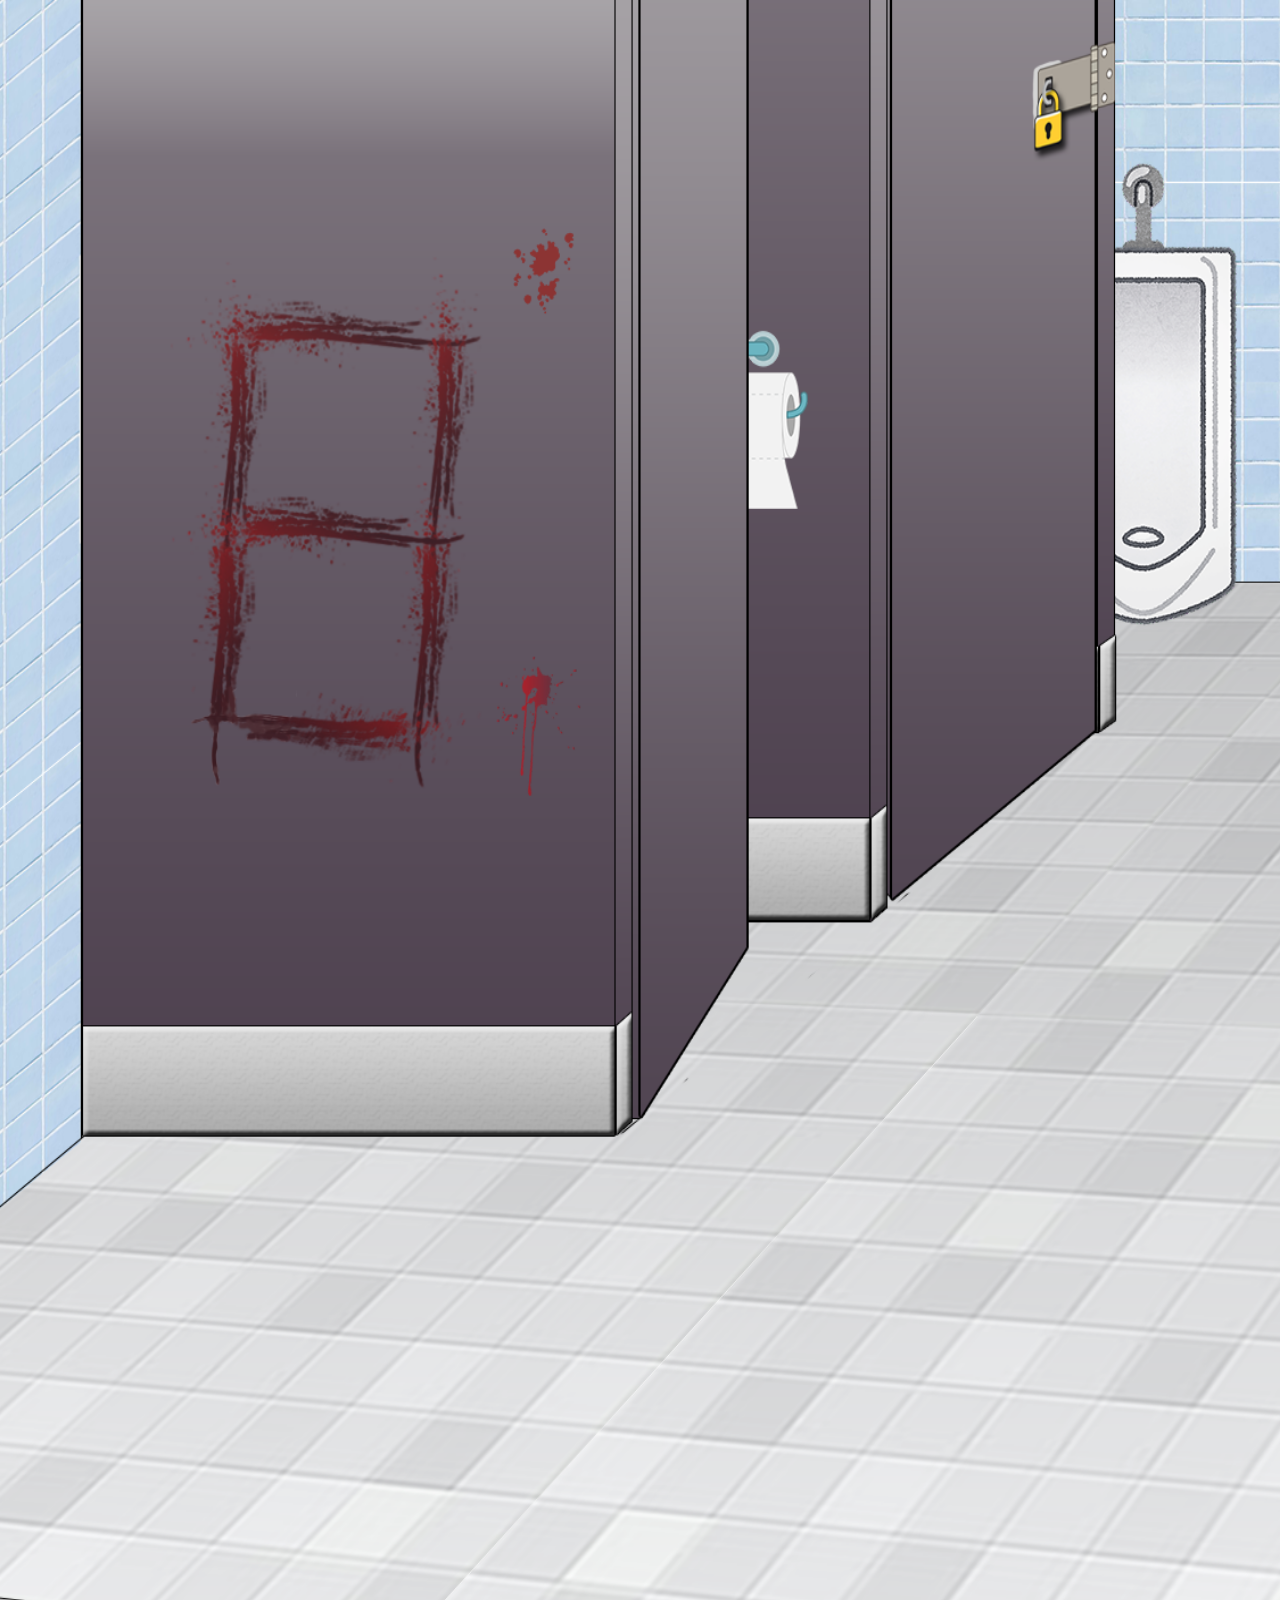
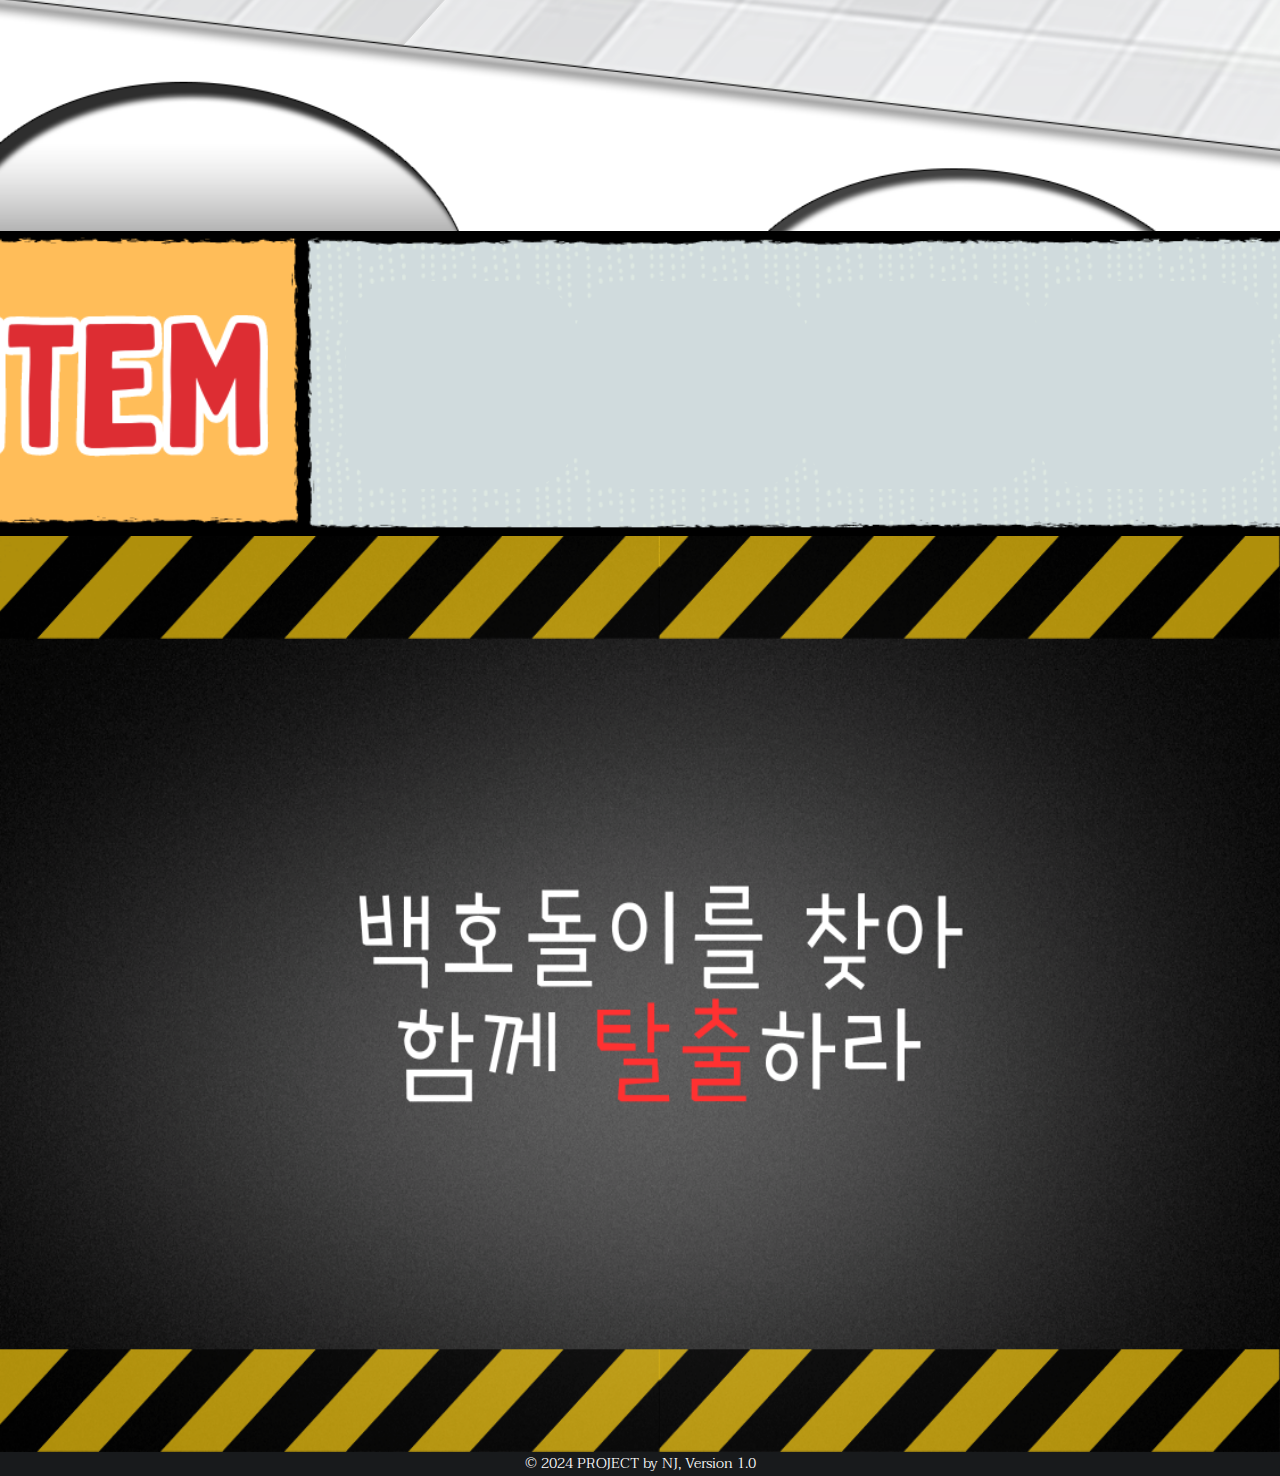
==== commit f6d30232: "Add files via upload" ====
--- a/room_first.html
+++ b/room_first.html
@@ -33,6 +33,13 @@
 				<img id = "success" src="images/success.png">
 				<img id = "gotomain" src="images/gotomain.png">
 			
+
+
+				<!--preload-->
+				<div id = "loading">
+					<img id = running src="images/running.gif">
+					<div id = "loading_text">loading...</div>
+				</div>
 			</div>
 
 
--- a/assets/css/main.css
+++ b/assets/css/main.css
@@ -4359,7 +4359,7 @@
 	animation: loop 3s infinite;
 }
 #gotomain {
-	display: block;
+	display: none;
 	z-index: 1005;
 	width: 50%; 
 	height: 21%;
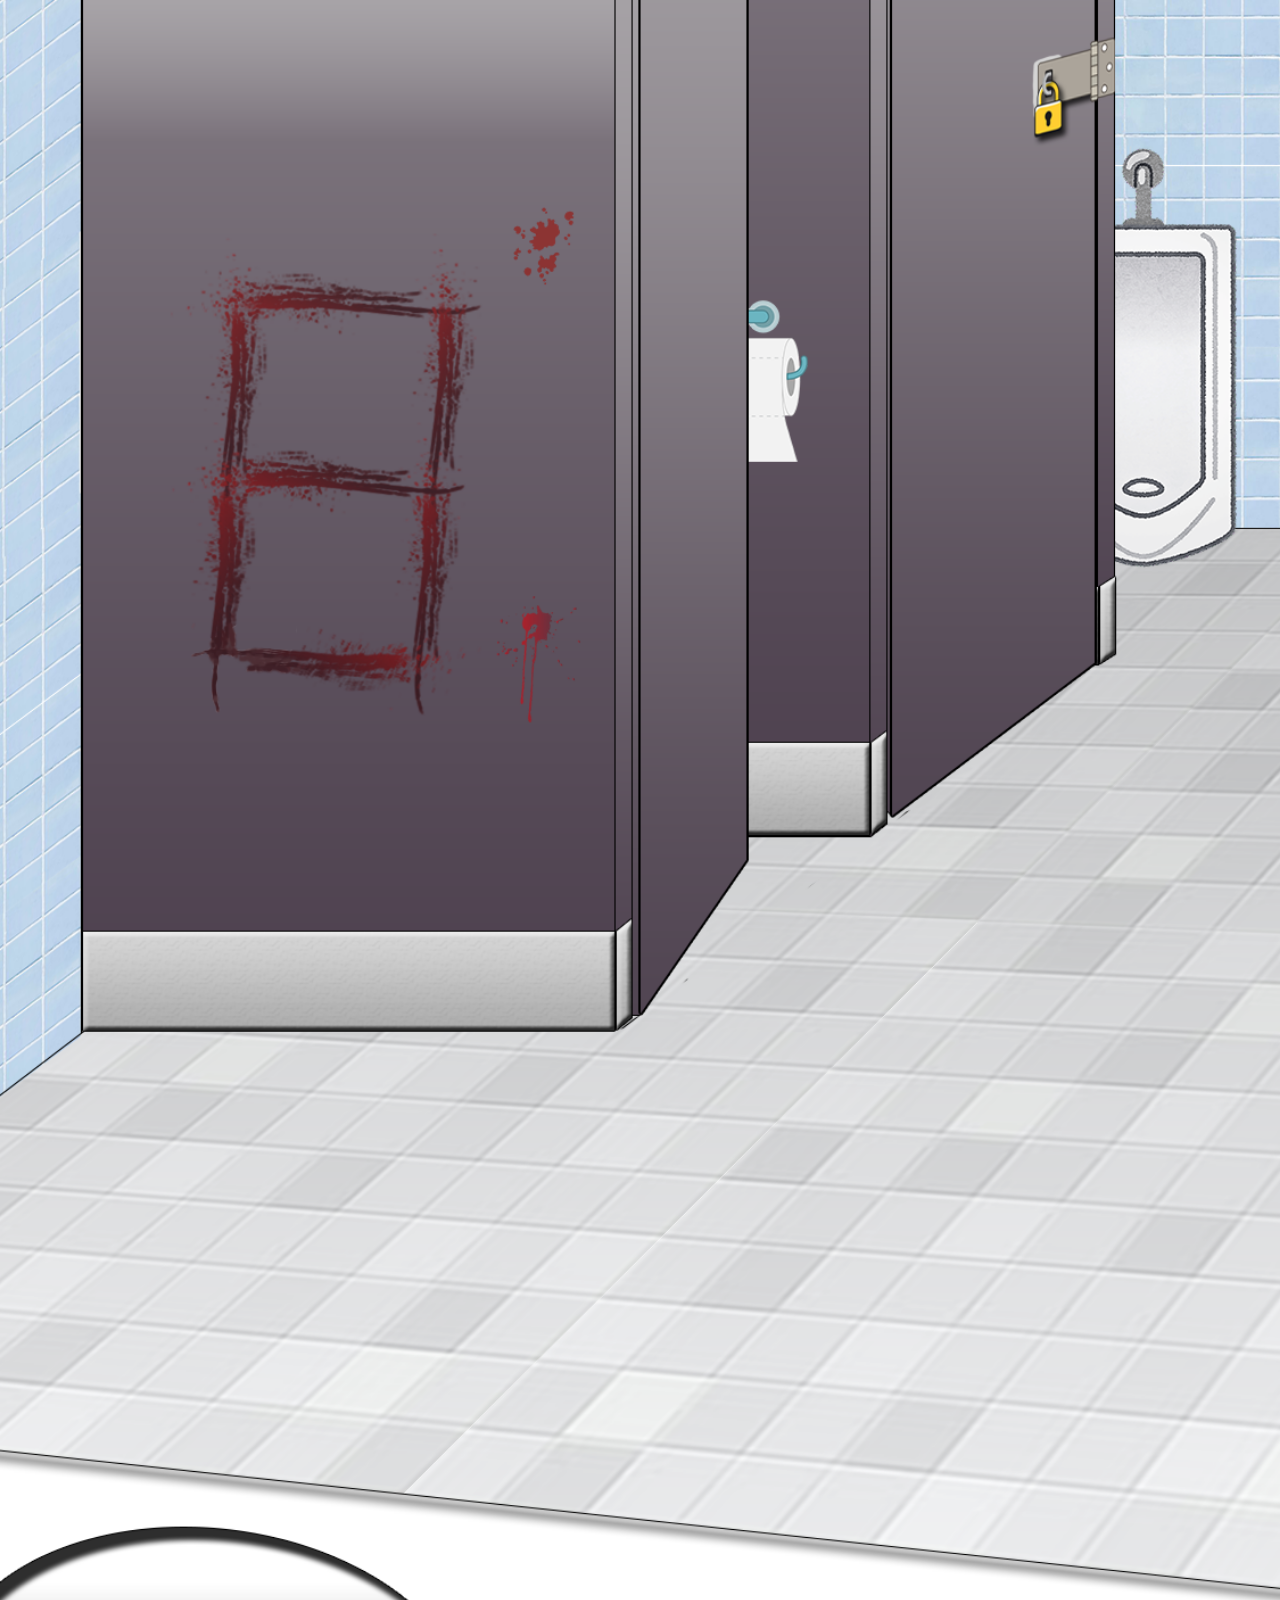
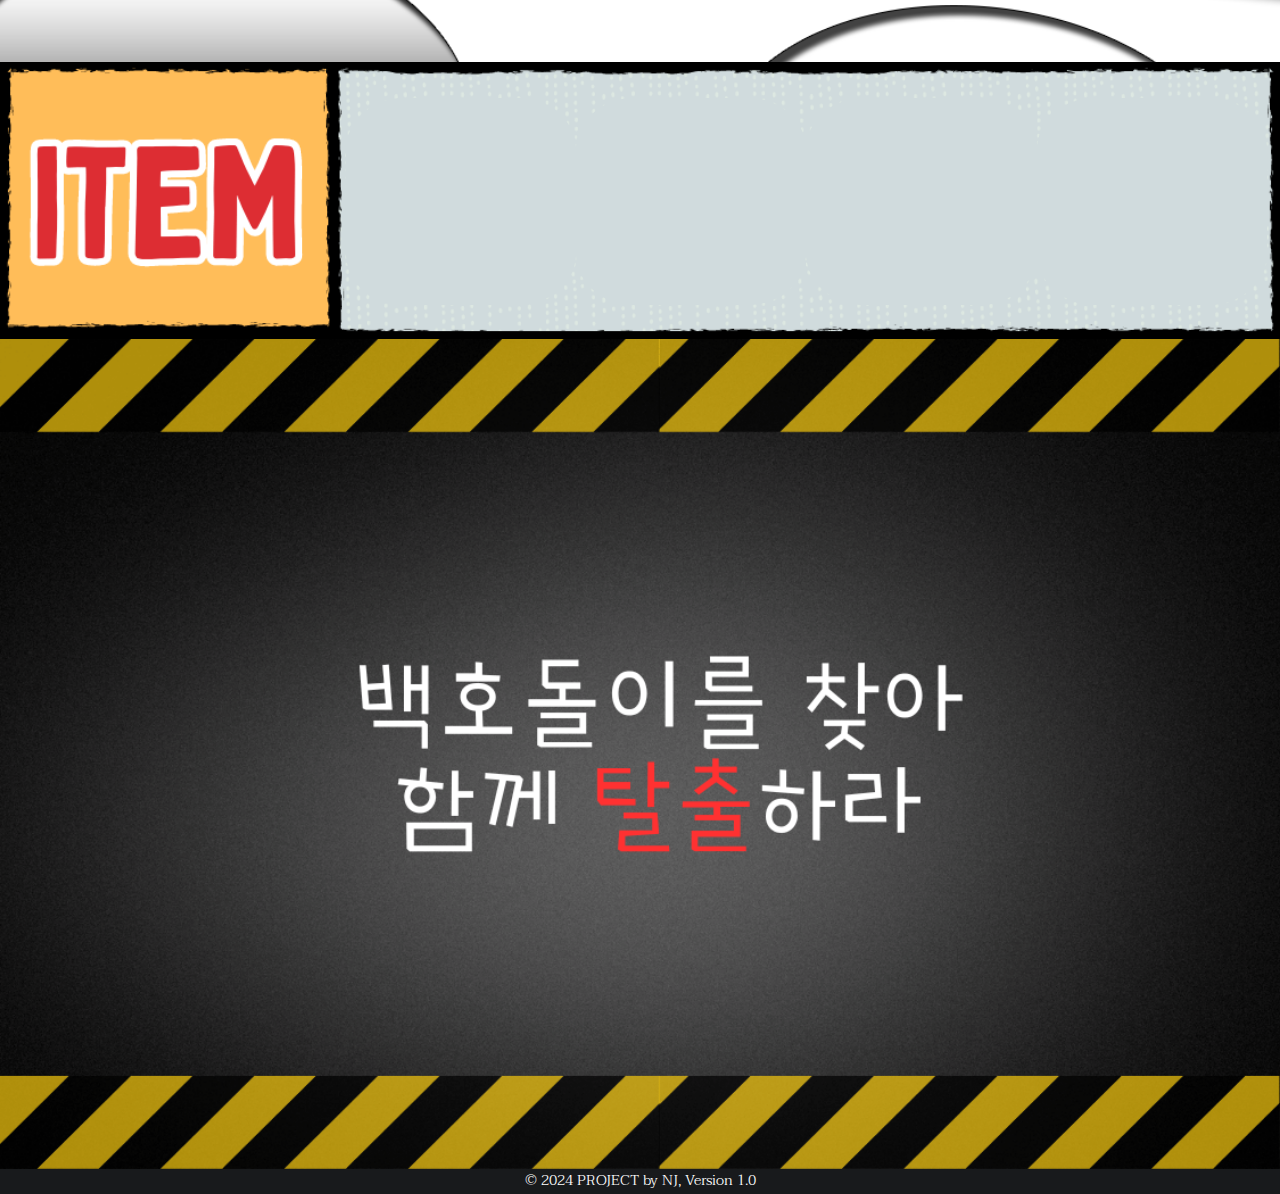
==== commit 4f719fa5: "Add files via upload" ====
--- a/room_first.html
+++ b/room_first.html
@@ -1,6 +1,22 @@
 <!DOCTYPE HTML>
 <html><head><title>백호돌이 방탈출 by NJ</title><meta charset="utf-8"><meta name="robots" content="index, follow, max-image-preview:large, max-snippet:-1, max-video-preview:-1"><meta name="viewport" content="width=device-width, initial-scale=1"><link rel="stylesheet" href="assets/css/main.css"></head><body>
 
+
+		<!--image Preload_section-->
+		<img src="images/room1-1.png" style="display: none;" />
+		<img src="images/room1-2.png" style="display: none;" />
+		<img src="images/room1-2-1.png" style="display: none;" />
+		<img src="images/room1-3.png" style="display: none;" />
+		<img src="images/room1-3-1.png" style="display: none;" />
+		<img src="images/room1-3-2.png" style="display: none;" />
+		<img src="images/room1-3-3.png" style="display: none;" />
+		<img src="images/room1-4.png" style="display: none;" />
+		<img src="images/hammer_bg.png" style="display: none;" />
+		<img src="images/bottom_success.png" style="display: none;" />
+		<img src="images/safe_open.png" style="display: none;" />
+		<img src="images/hammer_item.png" style="display: none;" />
+		<img src="images/safe.png" style="display: none;" />
+		<img src="images/success.png" style="display: none;" />
 
 		<!-- Boby -->
 		<section id="banner3">
--- a/assets/css/main.css
+++ b/assets/css/main.css
@@ -4090,6 +4090,38 @@
 	top: 0;
 	left: 0;
 }
+#loading {
+	display: block;
+	z-index: 2000;
+	width: 100%;
+	height: 100%;
+	position: absolute;
+	background-color: rgb(108, 177, 235);
+	text-align: center;
+	justify-content: center;
+	top: 0;
+	left: 0;
+}
+#loading_text {
+	z-index: 2001;
+	width: 100%;
+	height: 100%;
+	position: absolute;
+	color : black;
+	font-size: 8vw;
+	text-shadow: -1px 0px rgb(255, 255, 255), 0px 1px rgb(255, 255, 255), 1px 0px rgb(255, 255, 255), 0px -1px rgb(255, 255, 255);
+	top: 35%;
+	left: 0;
+}
+#running {
+	z-index: 2001;
+	width: 40%;
+	height: 20%;
+	position: absolute;
+	transform: translate(-50%, -50%);
+	top: 25%;
+	left: 50%;
+}
 #dark {
 	z-index: 3;
 	width: 100%;
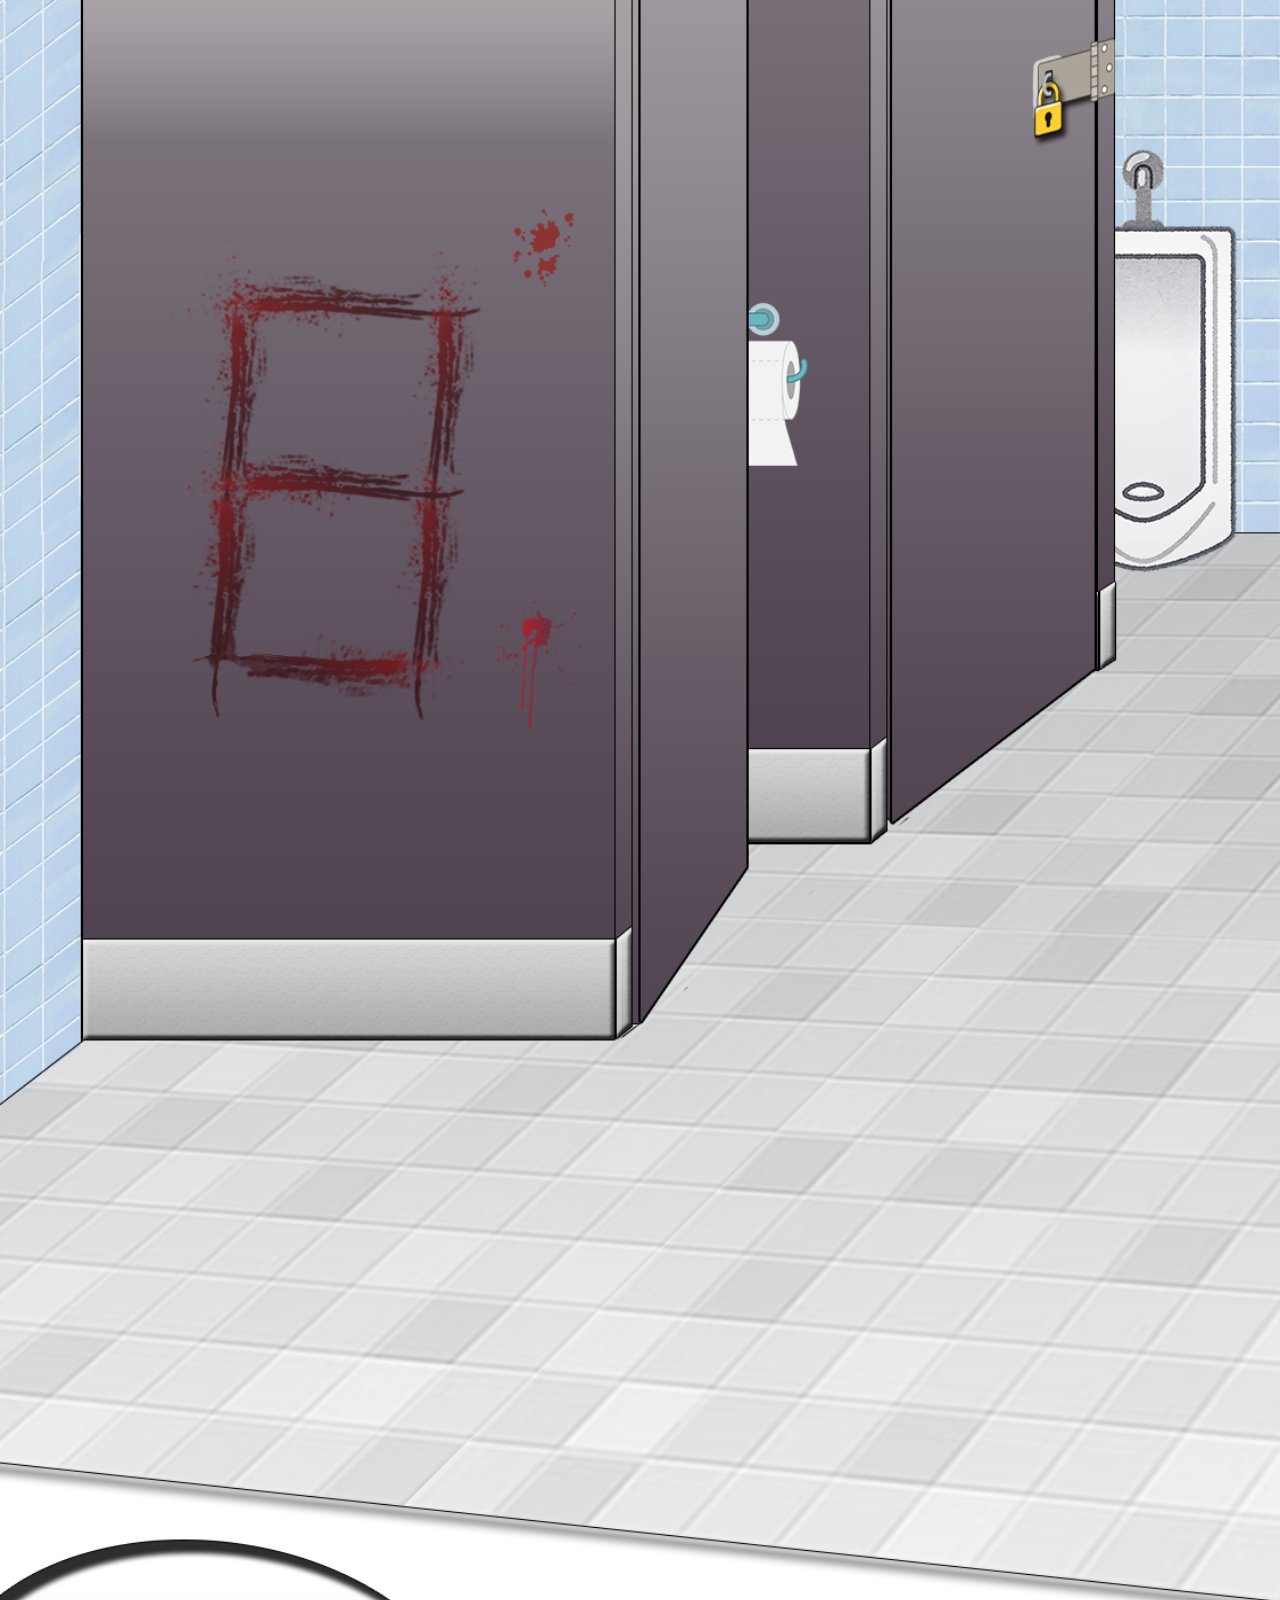
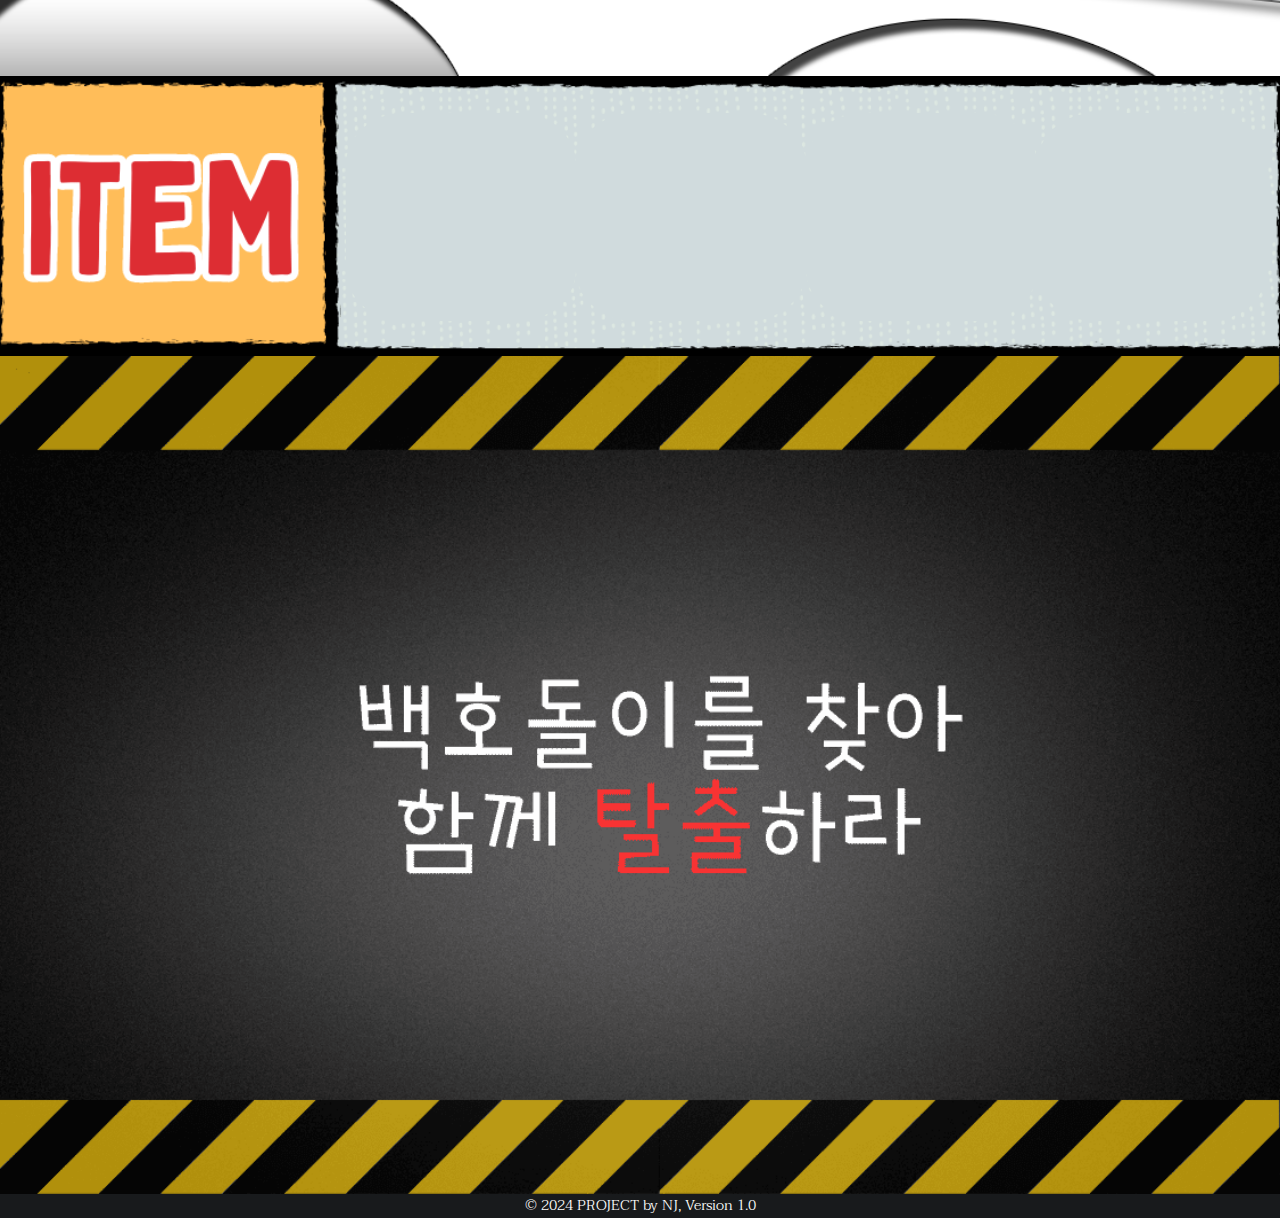
==== commit d67f6977: "Add files via upload" ====
--- a/room_first.html
+++ b/room_first.html
@@ -17,6 +17,8 @@
 		<img src="images/hammer_item.png" style="display: none;" />
 		<img src="images/safe.png" style="display: none;" />
 		<img src="images/success.png" style="display: none;" />
+		<img src="images/ending.gif" style="display: none;" />
+		<img src="images/exit.png" style="display: none;" />
 
 		<!-- Boby -->
 		<section id="banner3">
@@ -48,6 +50,7 @@
 				<img id = "glass" src="images/glass.png">
 				<img id = "success" src="images/success.png">
 				<img id = "gotomain" src="images/gotomain.png">
+				<img id = "exit" src="images/exit.png">
 			
 
 
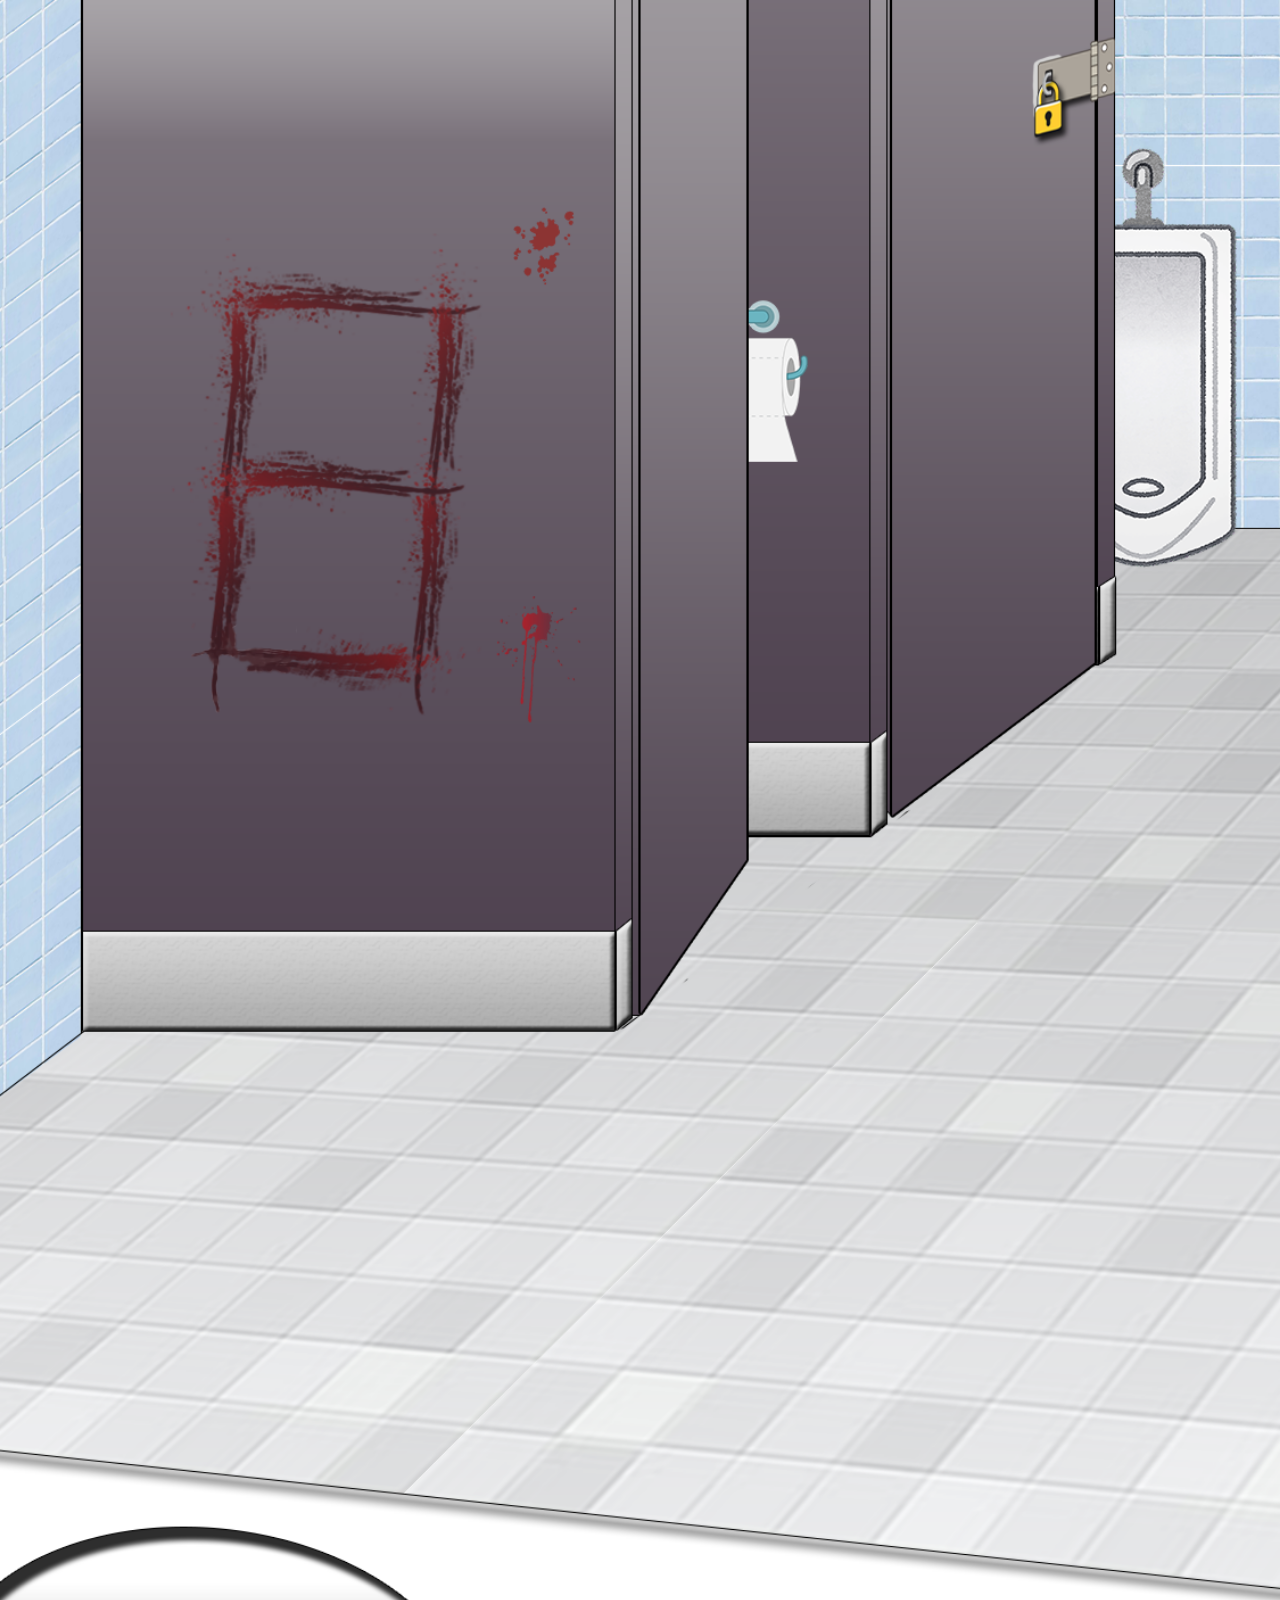
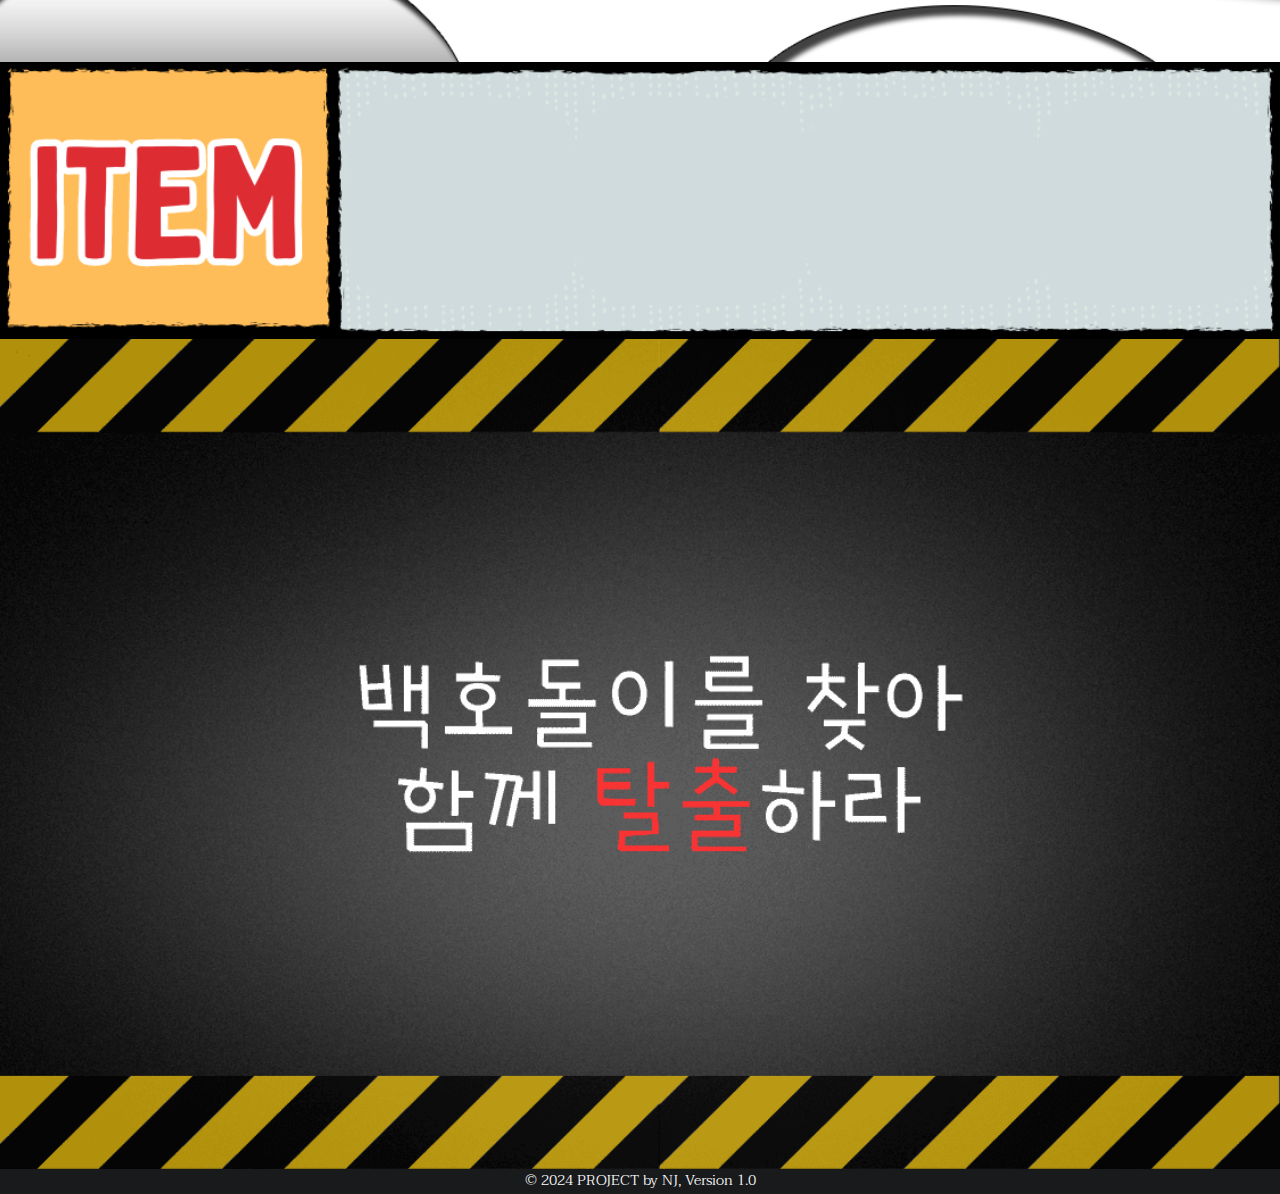
==== commit 87122ba3: "Add files via upload" ====
--- a/room_first.html
+++ b/room_first.html
@@ -16,9 +16,9 @@
 		<img src="images/safe_open.png" style="display: none;" />
 		<img src="images/hammer_item.png" style="display: none;" />
 		<img src="images/safe.png" style="display: none;" />
-		<img src="images/success.png" style="display: none;" />
 		<img src="images/ending.gif" style="display: none;" />
 		<img src="images/exit.png" style="display: none;" />
+		<img src="images/tobecontinued.png" style="display: none;" />
 
 		<!-- Boby -->
 		<section id="banner3">
@@ -33,6 +33,7 @@
 					
 
 				<!--item & background-->
+				<img id = "masking" src="images/dark.png">
 				<img id = "dark2" src="images/dark.png">
 				<img id = "return_img" src="images/return.png">
 				<img id = "hammer_bg" src="images/hammer_bg.png">
@@ -48,9 +49,9 @@
 				<div id = "safe_number"></div>
 				<img id = "key" src="images/key.png">
 				<img id = "glass" src="images/glass.png">
-				<img id = "success" src="images/success.png">
 				<img id = "gotomain" src="images/gotomain.png">
 				<img id = "exit" src="images/exit.png">
+				<img id = "finish" src="images/tobecontinued.png">
 			
 
 
--- a/assets/css/main.css
+++ b/assets/css/main.css
@@ -4141,6 +4141,16 @@
 	top: 0;
 	left: 0;
 }
+#masking {
+	display: none;
+	z-index: 1100;
+	width: 100%;
+	height: 60%;
+	position: absolute;
+	top: 0;
+	left: 0;
+	opacity: 0%;
+}
 #start_bt {
 	display: block;
 	z-index: 4;
@@ -4366,33 +4376,40 @@
 
 @keyframes loop{
     0%{
-    	top:7%;
-    	left:45%;
+    	top:52%;
+    	left:48%;
     }
     50%{
-    	top:7%;
-    	left:55%;
+    	top:52%;
+    	left:52%;
     }
     100%{
-        top:7%;
-        left:45%;    
+        top:52%;
+        left:48%;    
     }
 }
 
-#success {
-	display: none;
-	z-index: 1005;
-	width: 50%; 
-	height: 10%;
-	position: absolute;
-	transform: translate(-50%, -50%);
-	top: 7%;
-	left: 45%;
-	animation: loop 3s infinite;
-}
+@keyframes masking_off{
+    0%{
+    	opacity: 0%;
+    }
+    100%{
+		opacity: 100%;
+    }
+}
+@keyframes masking_on{
+    0%{
+    	opacity: 100%;
+    }
+    100%{
+		opacity: 0%;
+    }
+}
+
+
 #gotomain {
 	display: none;
-	z-index: 1005;
+	z-index: 3001;
 	width: 50%; 
 	height: 21%;
 	position: absolute;
@@ -4400,3 +4417,23 @@
 	top: 52%;
 	left: 50%;
 }
+#exit {
+	display: none;
+	z-index: 1005;
+	width: 44%; 
+	height: 12%;
+	position: absolute;
+	transform: translate(-50%, -50%);
+	top: 52%;
+	left: 48%;
+	animation: loop 3s infinite;
+}
+#finish {
+	display: none;
+	z-index: 3000;
+	width: 100%;
+	height: 60%;
+	position: absolute;
+	top: 0;
+	left: 0;
+}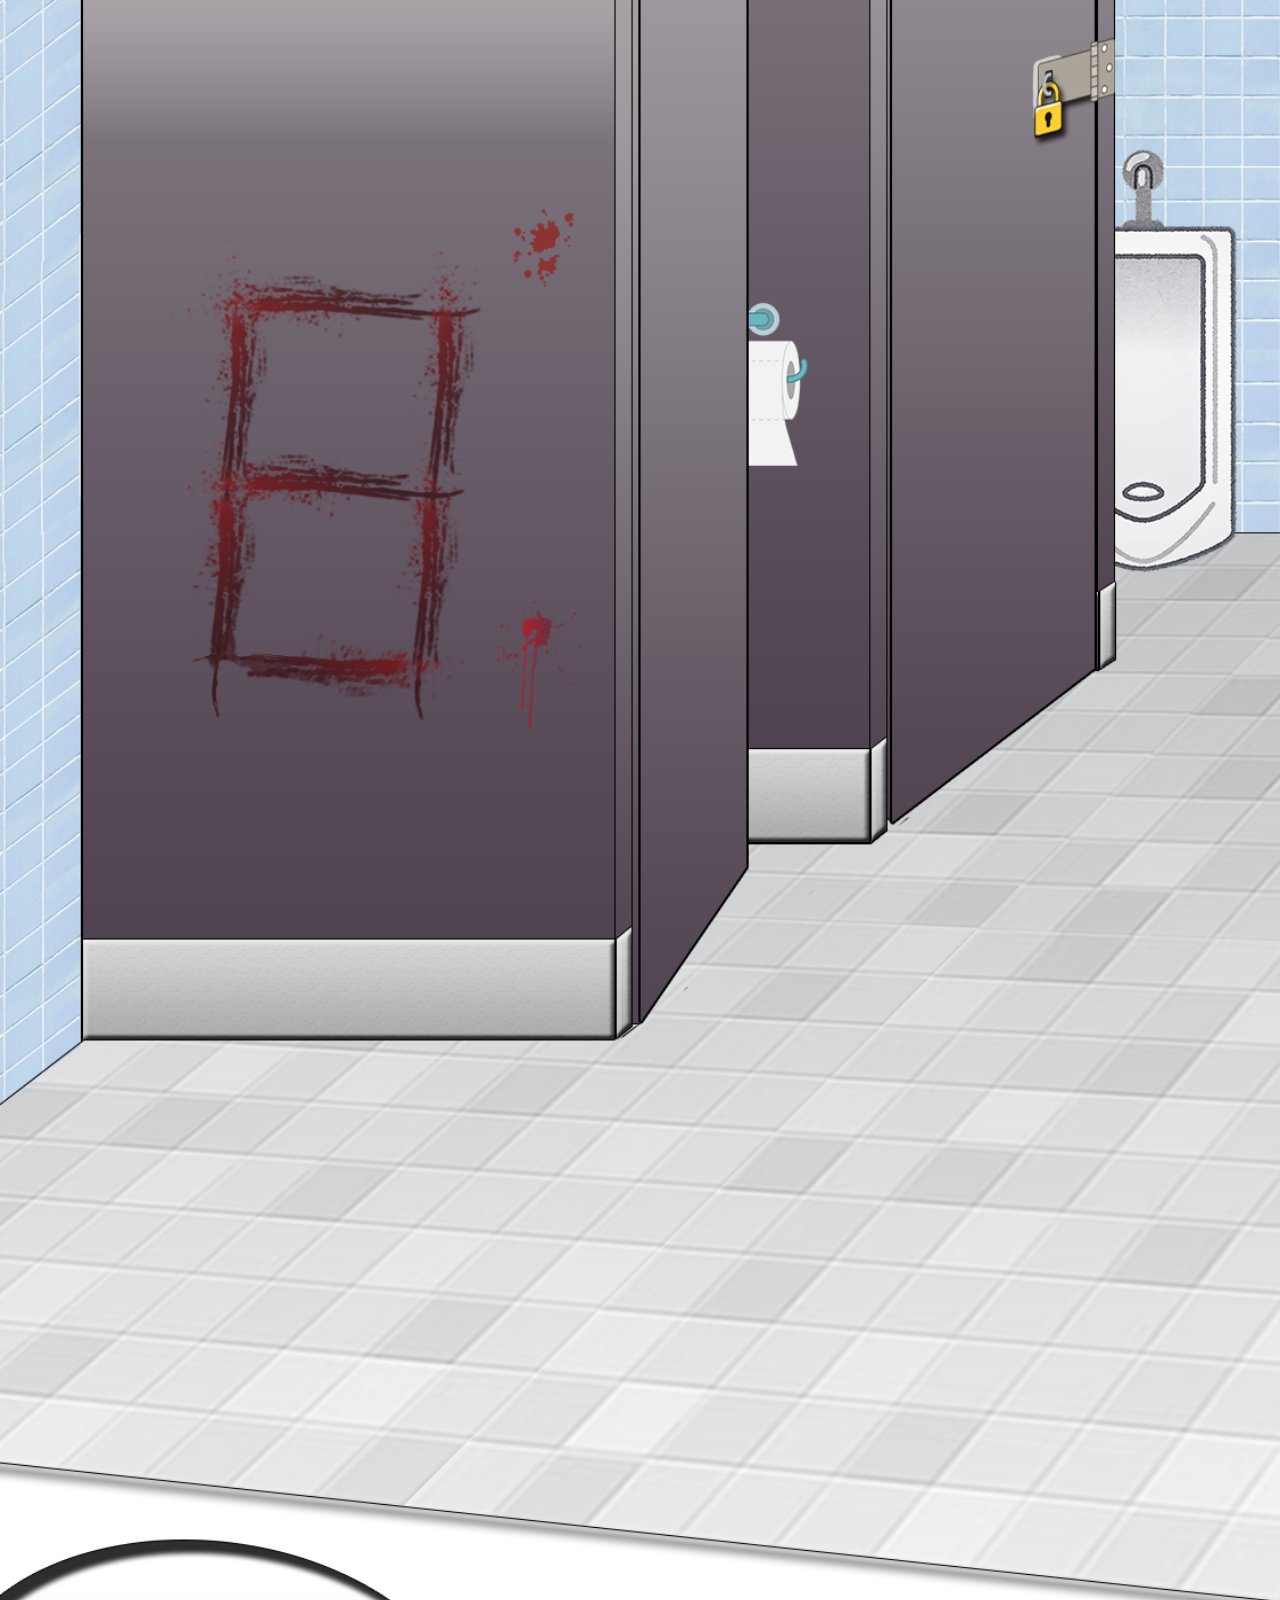
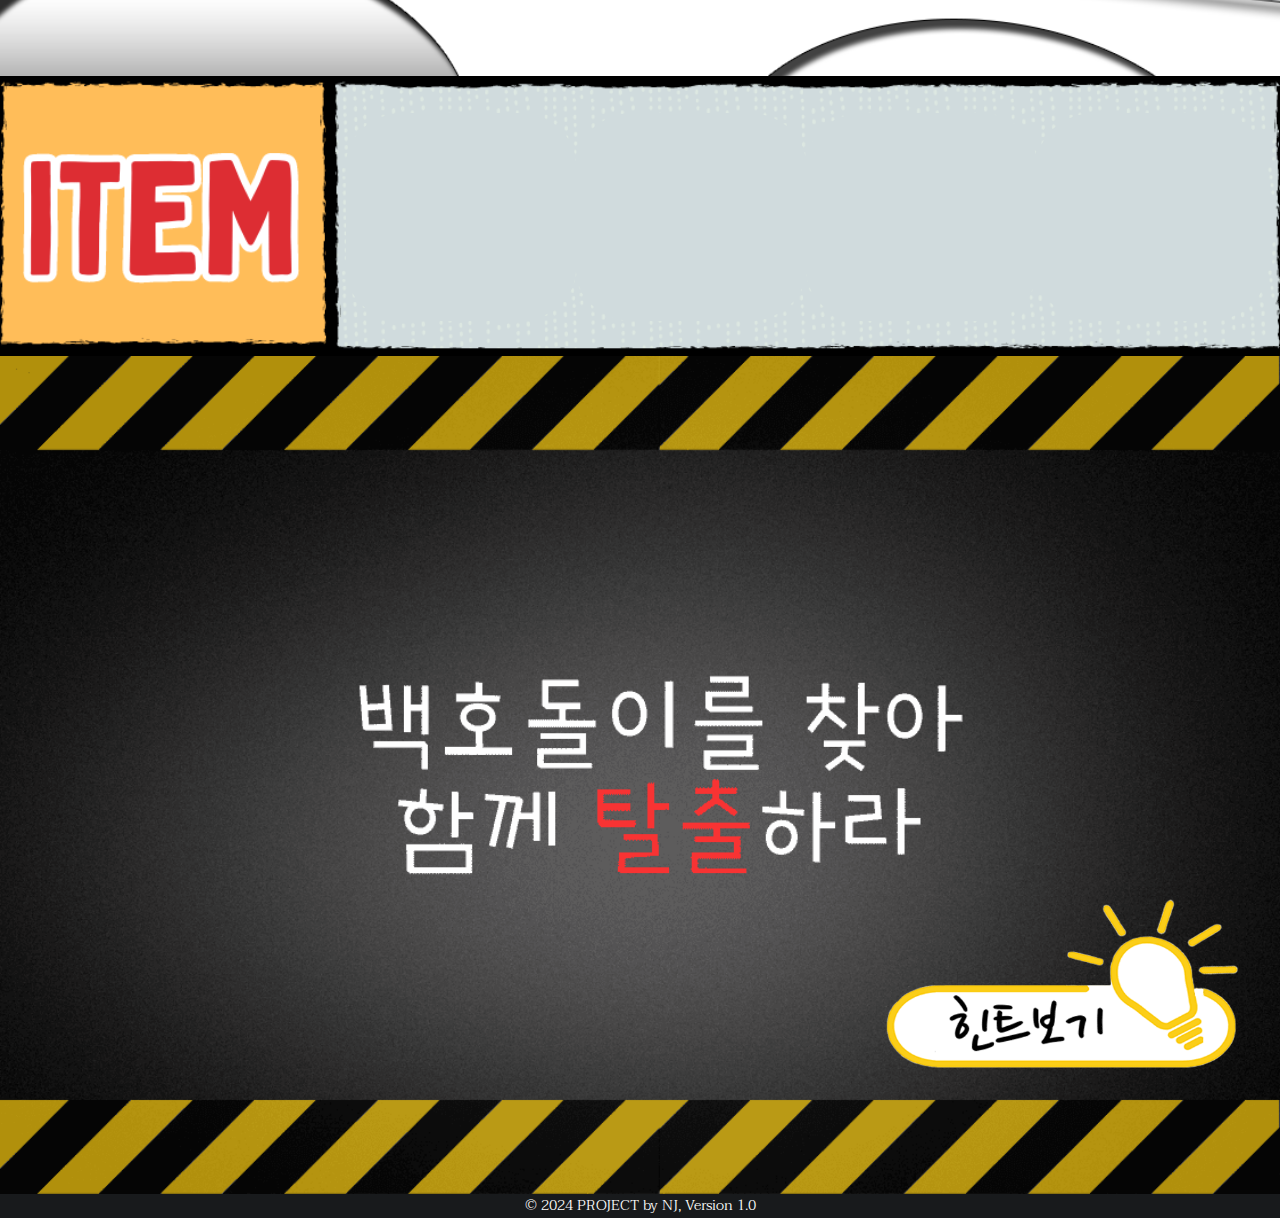
==== commit b0c0d361: "Add files via upload" ====
--- a/room_first.html
+++ b/room_first.html
@@ -19,6 +19,10 @@
 		<img src="images/ending.gif" style="display: none;" />
 		<img src="images/exit.png" style="display: none;" />
 		<img src="images/tobecontinued.png" style="display: none;" />
+		<img src="images/hint_1.png" style="display: none;" />
+		<img src="images/hint_2.png" style="display: none;" />
+		<img src="images/hint_3.png" style="display: none;" />
+		<img src="images/hint_icon.png" style="display: none;" />
 
 		<!-- Boby -->
 		<section id="banner3">
@@ -49,9 +53,10 @@
 				<div id = "safe_number"></div>
 				<img id = "key" src="images/key.png">
 				<img id = "glass" src="images/glass.png">
-				<img id = "gotomain" src="images/gotomain.png">
+				<img id = "gotonext" src="images/gotonext.png">
 				<img id = "exit" src="images/exit.png">
 				<img id = "finish" src="images/tobecontinued.png">
+				
 			
 
 
@@ -68,6 +73,7 @@
 			<!--bottom_section-->
 			<div id="bottom_section_id" class="bottom_section">
 				<img id= "bottom_img" src="images/bottom.png" style="width: 100%; height: 100%;"/>
+				<img id = "hint_icon" src="images/hint_icon.png">
 			</div>
 		</section>
 
--- a/assets/css/main.css
+++ b/assets/css/main.css
@@ -4436,4 +4436,421 @@
 	position: absolute;
 	top: 0;
 	left: 0;
+}
+#hint_icon {
+	display: block;
+	z-index: 5;
+	width: 28%;
+	height: 25%;
+	position: absolute;
+	transform: translate(-50%, -50%);
+	top: 76%;
+	left: 83%;
+}
+
+/****************************Room2**************************/
+#driver_item {
+	display: none;
+	z-index: 3;
+	width: 30%; 
+	height: 14%;
+	position: absolute;
+	transform: translate(-50%, -50%);
+	top: 30%;
+	left: 20%;
+}
+#driver_bg {
+	display: none;
+	z-index: 3;
+	width: 63%; 
+	height: 27%;
+	position: absolute;
+	transform: translate(-50%, -50%);
+	top: 37.2%;
+	left: 70%;
+}
+#cover_large {
+	display: none;
+	z-index: 5;
+	width: 100%;
+	height: 60%;
+	position: absolute;
+	top: 0;
+	left: 0;
+}
+#cover_small {
+	z-index: 5;
+	width: 9%; 
+	height: 4.3%;
+	position: absolute;
+	transform: translate(-50%, -50%);
+	top: 29.9%;
+	left: 14%;
+}
+#line_cut {
+	display: none;
+	z-index: 3;
+	width: 100%;
+	height: 60%;
+	position: absolute;
+	top: 0;
+	left: 0;
+}
+#line_cut_small {
+	display: none;
+	z-index: 4;
+	width: 8.5%; 
+	height: 4%;
+	position: absolute;
+	transform: translate(-50%, -50%);
+	top: 29.7%;
+	left: 14%;
+}
+#crowbar {
+	z-index: 4;
+	width: 22%; 
+	height: 12%;
+	position: absolute;
+	transform: translate(-50%, -50%);
+	top: 48%;
+	left: 13%;
+}
+#room2-1_inner {
+	z-index: 0;
+	width: 100%;
+	height: 60%;
+	position: absolute;
+	top: 0;
+	left: 0;
+}
+#room2-1_inner_bg {
+	z-index: 0;
+	width: 100%;
+	height: 60%;
+	position: absolute;
+	top: 0;
+	left: 0;
+}
+#door_right {
+	z-index: 1;
+	width: 100%;
+	height: 60%;
+	position: absolute;
+	top: 0;
+	left: 0;
+	pointer-events: none;
+}
+#door_left {
+	z-index: 1;
+	width: 100%;
+	height: 60%;
+	position: absolute;
+	top: 0;
+	left: 0;
+	pointer-events: none;
+}
+#line_item {
+	display: none;
+	z-index: 4;
+	width: 22%; 
+	height: 10%;
+	position: absolute;
+	transform: translate(-50%, -50%);
+}
+#lever_up {
+	display: none;
+	z-index: 0.5;
+	width: 22%; 
+	height: 10%;
+	position: absolute;
+	transform: translate(-50%, -50%);
+	top: 23.5%;
+	left: 63%;
+}
+#lever_down {
+	z-index: 0.5;
+	width: 22%; 
+	height: 10%;
+	position: absolute;
+	transform: translate(-50%, -50%);
+	top: 23.5%;
+	left: 63%;
+}
+#cable1 {
+	z-index: 0.5;
+	width: 12.44%; 
+	height: 5.53%;
+	position: absolute;
+	transform: translate(-50%, -50%);
+	top: 41.33%;
+	left: 51.85%;
+}
+#cable2 {
+	z-index: 0.5;
+	width: 12.44%; 
+	height: 5.53%;
+	position: absolute;
+	transform: translate(-50%, -50%);
+	top: 41.33%;
+	left: 39.5%;
+}
+
+#cable3 {
+	z-index: 0.5;
+	width: 12.44%; 
+	height: 5.53%;
+	position: absolute;
+	transform: translate(-50%, -50%);
+	top: 35.8%;
+	left: 64.2%;
+}
+#cable4 {
+	z-index: 0.5;
+	width: 12.44%; 
+	height: 5.53%;
+	position: absolute;
+	transform: translate(-50%, -50%);
+	top: 46.86%;
+	left: 39.5%;
+}
+#cable5 {
+	z-index: 0.5;
+	width: 12.44%; 
+	height: 5.53%;
+	position: absolute;
+	transform: translate(-50%, -50%);
+	top: 46.86%;
+	left: 51.85%;
+}
+#cable6 {
+	z-index: 0.5;
+	width: 12.44%; 
+	height: 5.53%;
+	position: absolute;
+	transform: translate(-50%, -50%);
+	top: 35.8%;
+	left: 51.85%;
+}
+#cable7 {
+	z-index: 0.5;
+	width: 12.44%; 
+	height: 5.53%;
+	position: absolute;
+	transform: translate(-50%, -50%);
+	top: 46.86%;
+	left: 64.2%;
+}
+#cable8 {
+	z-index: 0.5;
+	width: 12.44%; 
+	height: 5.53%;
+	position: absolute;
+	transform: translate(-50%, -50%);
+	top: 35.8%;
+	left: 39.5%;
+}
+#cable9 {
+	z-index: 0.5;
+	width: 12.44%; 
+	height: 5.53%;
+	position: absolute;
+	transform: translate(-50%, -50%);
+	top: 41.33%;
+	left: 64.2%;
+}
+@keyframes jiggle_lever{
+    0%{
+    	left:63%;
+    }
+    33%{
+    	left:62.5%;
+    }
+	66%{
+
+    	left:63.5%;
+    }
+    100%{
+        left:63%    
+    }
+}
+#pass_lever {
+	display: none;
+	z-index: 100;
+	width: 85%; 
+	height: 40%;
+	position: absolute;
+	transform: translate(-50%, -50%);
+	top: 30%;
+	left: 50%;
+	touch-action: none;
+}
+#pass_lever_light {
+	display: none;
+	z-index: 0.6;
+	width: 19.5%; 
+	height: 6%;
+	position: absolute;
+	transform: translate(-50%, -50%);
+	top: 22.7%;
+	left: 41.5%;
+}
+#close {
+	display: none;
+	z-index: 101;
+	width: 10%; 
+	height: 4.5%;
+	position: absolute;
+	transform: translate(-50%, -50%);
+	top: 13%;
+	left: 84%;
+}
+#pass1 {
+	display: none;
+	z-index: 101;
+	width: 10%; 
+	height: 4.5%;
+	position: absolute;
+	transform: translate(-50%, -50%);
+	background-color: black;
+	color : white;
+	border: 4px solid white;
+	border-radius: 3%;
+	font-size: 5vw;
+	font-weight: 700;
+	top: 32%;
+	left: 23%;
+}
+#pass2 {
+	display: none;
+	z-index: 101;
+	width: 10%; 
+	height: 4.5%;
+	position: absolute;
+	transform: translate(-50%, -50%);
+	background-color: black;
+	color : white;
+	border: 4px solid white;
+	border-radius: 3%;
+	font-size: 5vw;
+	font-weight: 700;
+	top: 32%;
+	left: 41%;
+}
+#pass3 {
+	display: none;
+	z-index: 101;
+	width: 10%; 
+	height: 4.5%;
+	position: absolute;
+	transform: translate(-50%, -50%);
+	background-color: black;
+	color : white;
+	border: 4px solid white;
+	border-radius: 3%;
+	font-size: 5vw;
+	font-weight: 700;
+	top: 32%;
+	left: 59%;
+}
+#pass4 {
+	display: none;
+	z-index: 101;
+	width: 10%; 
+	height: 4.5%;
+	position: absolute;
+	transform: translate(-50%, -50%);
+	background-color: black;
+	color : white;
+	border: 4px solid white;
+	border-radius: 3%;
+	font-size: 5vw;
+	font-weight: 700;
+	top: 32%;
+	left: 77%;
+}
+#spark {
+	display: none;
+	z-index: 100;
+	width: 85%; 
+	height: 40%;
+	position: absolute;
+	transform: translate(-50%, -50%);
+	top: 30%;
+	left: 50%;
+	touch-action: none;
+}
+#lever_light {
+	display: none;
+	width: 18%; 
+	height: 10%;
+	position: absolute;
+	transform: translate(-50%, -50%);
+	top: 24%;
+	left: 62.3%;
+	pointer-events: none;
+}
+#nipper_bg {
+	display: none;
+	z-index: 3;
+	width: 30%; 
+	height: 4%;
+	position: absolute;
+	transform: translate(-50%, -50%);
+	top: 53.7%;
+	left: 57%;
+}
+#nipper {
+	display: none;
+	z-index: 3;
+	width: 30%; 
+	height: 14%;
+	position: absolute;
+	transform: translate(-50%, -50%);
+	top: 30%;
+	left: 20%;
+}
+#cctv_before {
+	display: block;
+	z-index: 3;
+	width: 10%; 
+	height: 6.5%;
+	position: absolute;
+	transform: translate(-50%, -50%);
+	top: 6.4%;
+	left: 86.3%;
+}
+@keyframes jiggle_room{
+    0%{
+    	left:0%;
+    }
+    33%{
+    	left:-0.5%;
+    }
+	66%{
+
+    	left:0.5%;
+    }
+    100%{
+        left:0%    
+    }
+}
+#floor {
+	display: none;
+	z-index: 3;
+	width: 22.3%; 
+	height: 3.2%;
+	position: absolute;
+	transform: translate(-50%, -50%);
+	top: 10.25%;
+	left: 50%;
+}
+#light_1 {
+	display: none;
+	z-index: 3;
+	width: 26%; 
+	height: 12.3%;
+	position: absolute;
+	transform: translate(-50%, -50%);
+	top: 40.68%;
+	left: 36%;
 }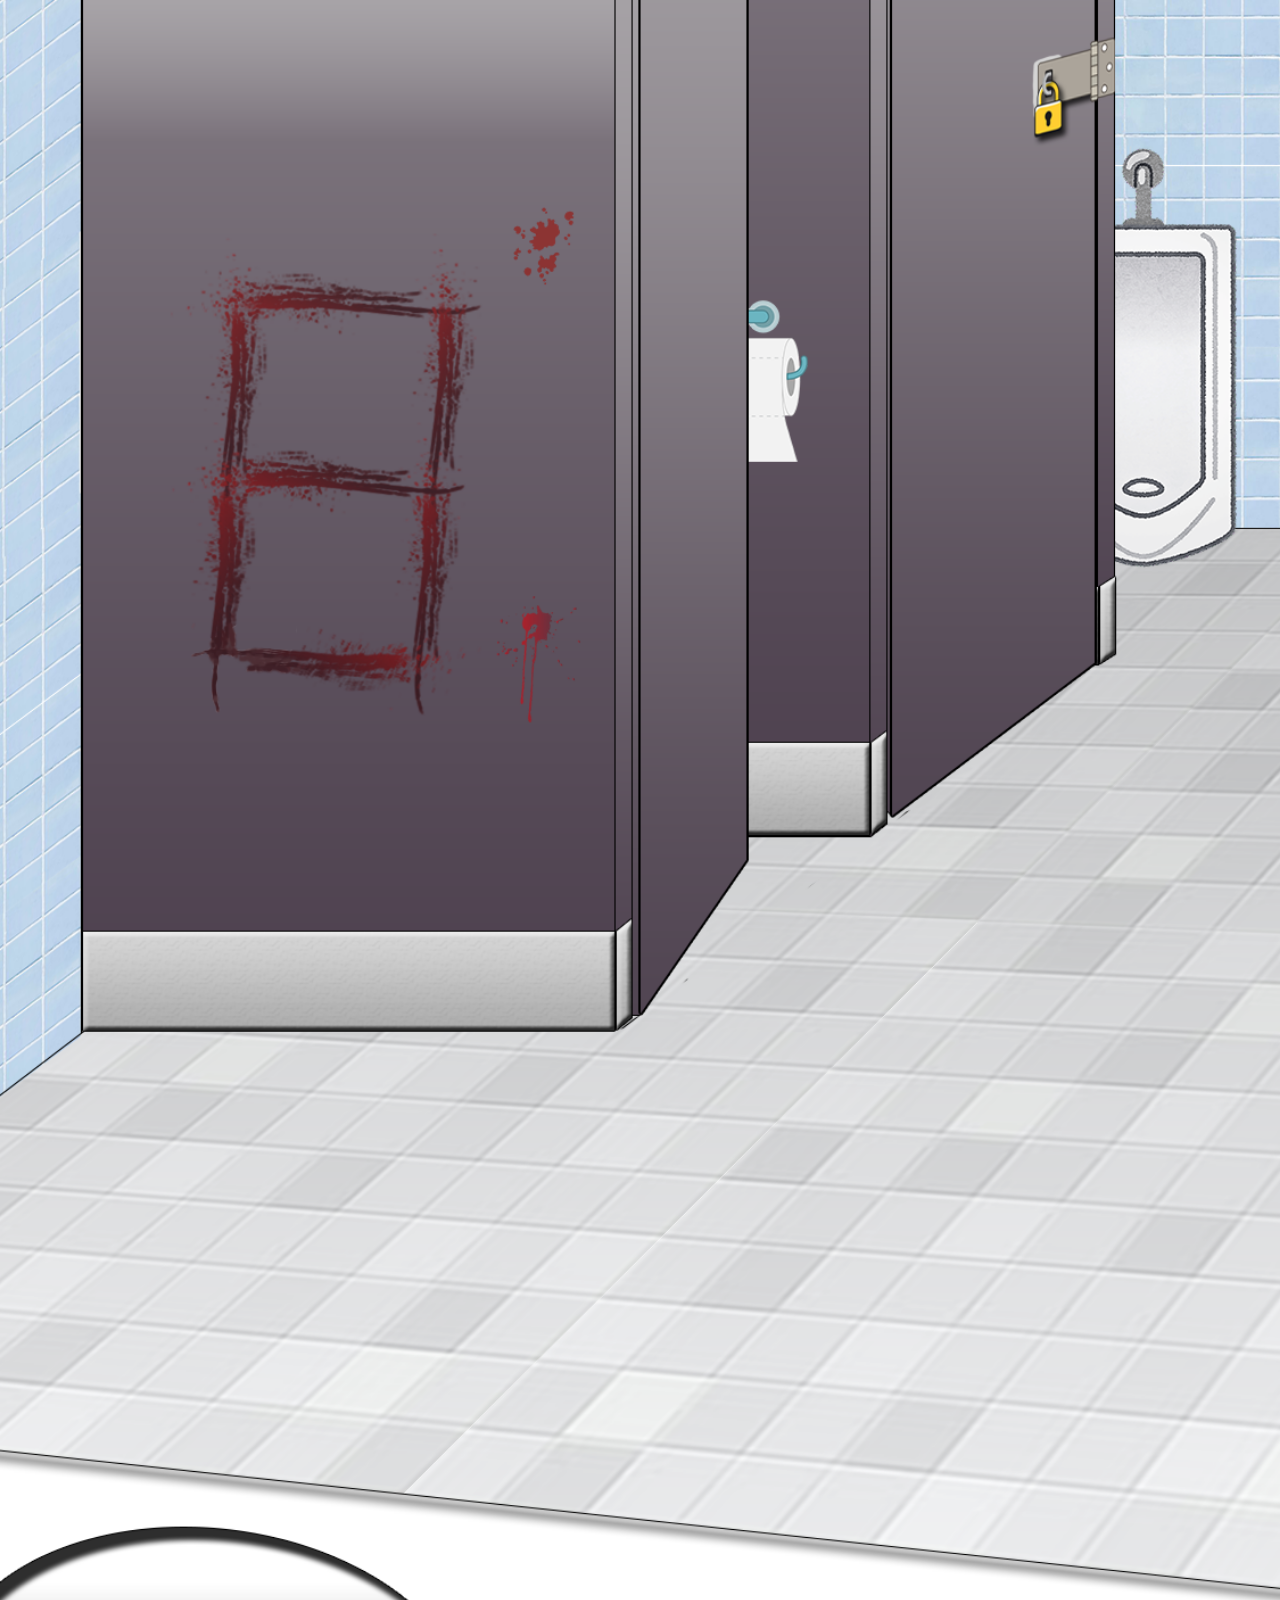
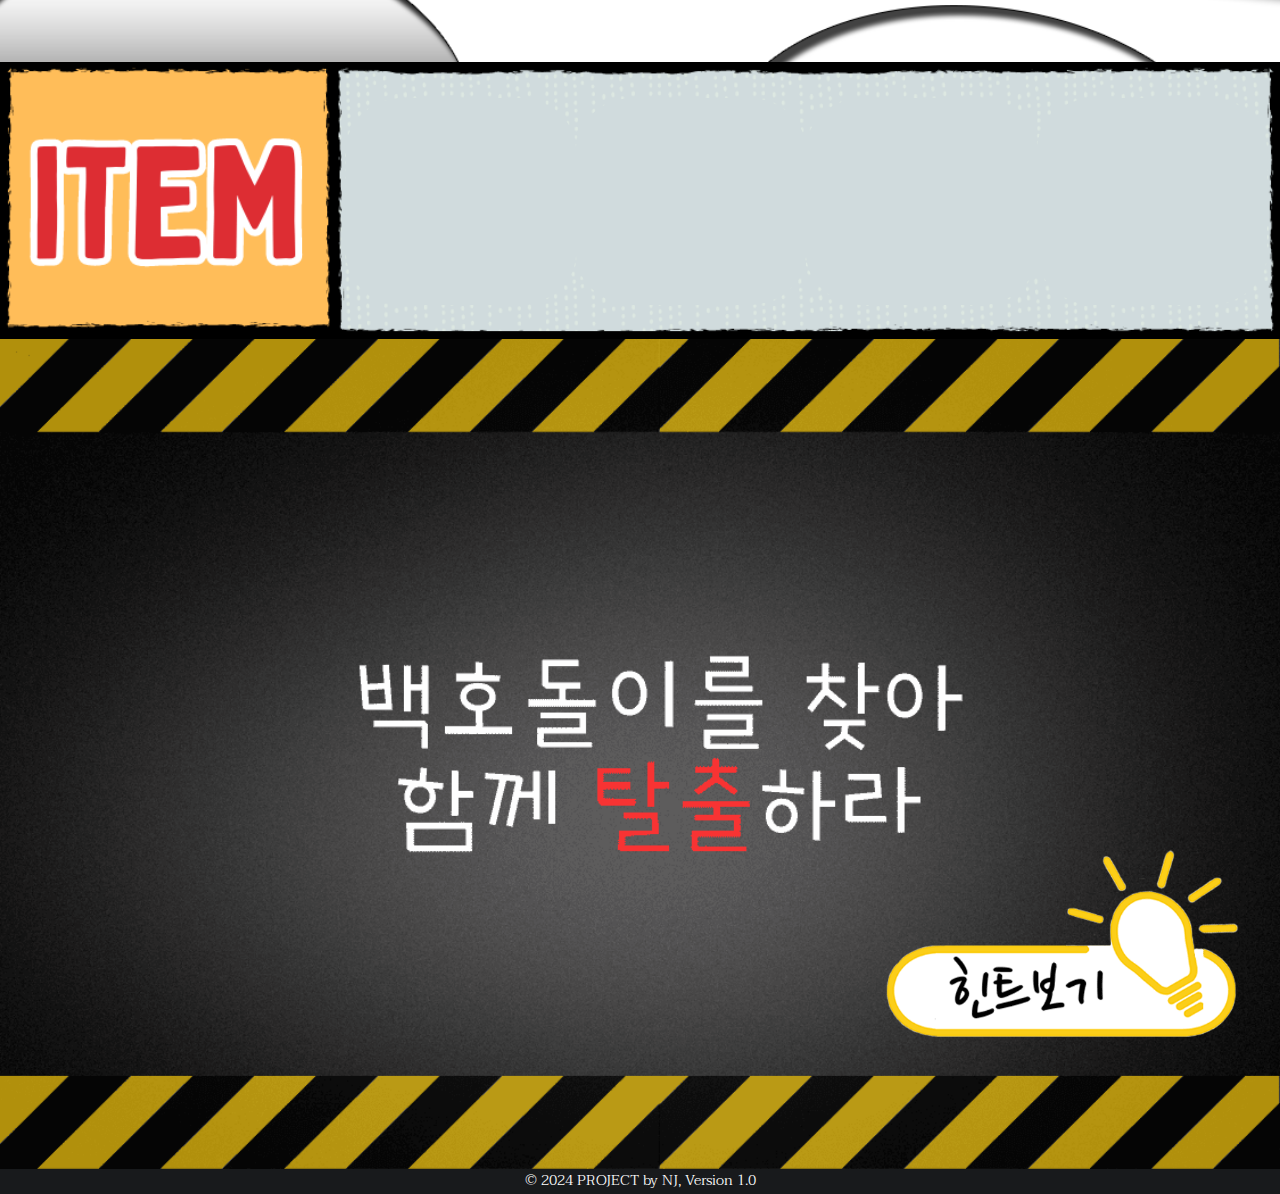
==== commit c60fd9ac: "Add files via upload" ====
--- a/room_first.html
+++ b/room_first.html
@@ -74,6 +74,8 @@
 			<div id="bottom_section_id" class="bottom_section">
 				<img id= "bottom_img" src="images/bottom.png" style="width: 100%; height: 100%;"/>
 				<img id = "hint_icon" src="images/hint_icon.png">
+				<img id = "password_skip_icon" src="images/password_skip_icon.png">
+				<img id = "password_icon2" src="images/password_icon2.png">
 			</div>
 		</section>
 
--- a/assets/css/main.css
+++ b/assets/css/main.css
@@ -4417,6 +4417,16 @@
 	top: 52%;
 	left: 50%;
 }
+#gotonext {
+	display: none;
+	z-index: 3001;
+	width: 50%; 
+	height: 21%;
+	position: absolute;
+	transform: translate(-50%, -50%);
+	top: 52%;
+	left: 50%;
+}
 #exit {
 	display: none;
 	z-index: 1005;
@@ -4441,10 +4451,10 @@
 	display: block;
 	z-index: 5;
 	width: 28%;
-	height: 25%;
-	position: absolute;
-	transform: translate(-50%, -50%);
-	top: 76%;
+	height: 28%;
+	position: absolute;
+	transform: translate(-50%, -50%);
+	top: 74%;
 	left: 83%;
 }
 
@@ -4584,6 +4594,7 @@
 	transform: translate(-50%, -50%);
 	top: 41.33%;
 	left: 51.85%;
+	touch-action: none;
 }
 #cable2 {
 	z-index: 0.5;
@@ -4593,6 +4604,7 @@
 	transform: translate(-50%, -50%);
 	top: 41.33%;
 	left: 39.5%;
+	touch-action: none;
 }
 
 #cable3 {
@@ -4603,6 +4615,7 @@
 	transform: translate(-50%, -50%);
 	top: 35.8%;
 	left: 64.2%;
+	touch-action: none;
 }
 #cable4 {
 	z-index: 0.5;
@@ -4612,6 +4625,7 @@
 	transform: translate(-50%, -50%);
 	top: 46.86%;
 	left: 39.5%;
+	touch-action: none;
 }
 #cable5 {
 	z-index: 0.5;
@@ -4621,6 +4635,7 @@
 	transform: translate(-50%, -50%);
 	top: 46.86%;
 	left: 51.85%;
+	touch-action: none;
 }
 #cable6 {
 	z-index: 0.5;
@@ -4630,6 +4645,7 @@
 	transform: translate(-50%, -50%);
 	top: 35.8%;
 	left: 51.85%;
+	touch-action: none;
 }
 #cable7 {
 	z-index: 0.5;
@@ -4639,6 +4655,7 @@
 	transform: translate(-50%, -50%);
 	top: 46.86%;
 	left: 64.2%;
+	touch-action: none;
 }
 #cable8 {
 	z-index: 0.5;
@@ -4648,6 +4665,7 @@
 	transform: translate(-50%, -50%);
 	top: 35.8%;
 	left: 39.5%;
+	touch-action: none;
 }
 #cable9 {
 	z-index: 0.5;
@@ -4657,6 +4675,7 @@
 	transform: translate(-50%, -50%);
 	top: 41.33%;
 	left: 64.2%;
+	touch-action: none;
 }
 @keyframes jiggle_lever{
     0%{
@@ -4853,4 +4872,198 @@
 	transform: translate(-50%, -50%);
 	top: 40.68%;
 	left: 36%;
+}
+#touchpad_container{
+	display: none;
+	z-index: 3;
+	background-color: yellow;
+	width: 60%; 
+	height: 37%;
+	border-radius: 3%;
+	position: absolute;
+	transform: translate(-50%, -50%);
+	top: 22.4%;
+	left: 49%;
+	overflow:hidden;
+	
+}
+#krun_intro{
+	display: block;
+	z-index: 10;
+	background-color: yellow;
+	width: 100%; 
+	height: 100%;
+	border-radius: 3%;
+	position: absolute;
+	transform: translate(-50%, -50%);
+	top: 50%;
+	left: 50%;
+}
+#bg_river {
+	z-index: 4;
+	width: 200%; /* Background image width should be greater than 100% */
+	top : 0%;
+	height: 100%;
+	border-radius: 3%;
+	background-size: cover;
+	position: absolute;
+
+}
+#bg_road {
+	display: block;
+	z-index: 7;
+	width: 200%; /* Background image width should be greater than 100% */
+	top : 64%;
+	height: 36%;
+	border-radius: 3%;
+	background-size: cover;
+	position: absolute;
+}
+#running_tiger{
+	position: absolute;
+	z-index: 8;
+	width: 30.69%;
+	height: 23%;
+	top : 77%;
+	left : 25%;
+	transform: translate(-50%, -50%);
+	/*부드럽게 이동*/
+	/*transition: top 1.0s ease-in, left 1.0s ease-in;*/
+}
+#distance {
+	position: absolute;
+	z-index: 6;
+	color: black;
+	font-size: 6.5vw;
+	font-weight: 900;
+	width: 45%;
+	height: 14%;
+	transform: translate(-50%, -50%);
+	top: 15%;
+	left: 50%;
+	border-color: #000;
+	border: solid;
+	border-radius: 5%;
+	background-color: white;
+	opacity: 85%;
+}
+#hurdle1{
+	display: block;
+	position: absolute;
+	z-index: 7;
+	width: 30.69%;
+	height: 23%;
+	top : 77%;
+	left : 25%;
+	transform: translate(-50%, -50%);
+}
+#highlight-running-zone{
+	display: block;
+	position: absolute;
+	z-index: 8;
+	width: 30.69%;
+	height: 23%;
+	top : 77%;
+	left : 25%;
+	background-color: pink;
+	opacity: 70%;
+	transform: translate(-50%, -50%);
+}
+#highlight-hurdle-zone{
+	display: block;
+	position: absolute;
+	z-index: 8;
+	width: 30.69%;
+	height: 23%;
+	top : 77%;
+	left : 150%;
+	background-color: green;
+	opacity: 70%;
+	transform: translate(-50%, -50%);
+}
+#krun_masking {
+	display: none;
+	z-index: 15;
+	width: 100%;
+	height: 100%;
+	border-radius: 3%;
+	transform: translate(-50%, -50%);
+	position: absolute;
+	background-color: #000;
+	top: 50%;
+	left: 50%;
+	opacity: 60%;
+}
+#gameover {
+	display: none;
+	z-index: 15;
+	width: 70%;
+	height: 20%;
+	position: absolute;
+	transform: translate(-50%, -50%);
+	top: 50%;
+	left: 50%;
+	opacity: 100%;
+}
+#readygo {
+	display: none;
+	z-index: 16;
+	width: 70%;
+	height: 50%;
+	position: absolute;
+	transform: translate(-50%, -50%);
+	top: 50%;
+	left: 50%;
+	opacity: 100%;
+}
+#butterfly {
+	display: block;
+	z-index: 7;
+	width: 35%;
+	height: 25%;
+	position: absolute;
+	transform: translate(-50%, -50%);
+	top: 40%;
+	left: 150%;
+	opacity: 100%;
+}
+#donuts {
+	display: block;
+	position: absolute;
+	z-index: 7;
+	width: 60%;
+	height: 33%;
+	top : 85%;
+	left : 70%;
+	transform: translate(-50%, -50%);
+}
+#puzzle_skip_icon {
+	display: none;
+	z-index: 5;
+	width: 28%;
+	height: 16%;
+	position: absolute;
+	transform: translate(-50%, -50%);
+	top: 78%;
+	left: 17%;
+}
+#password_skip_icon {
+	display: none;
+	z-index: 5;
+	width: 28%;
+	height: 16%;
+	position: absolute;
+	transform: translate(-50%, -50%);
+	top: 78%;
+	left: 17%;
+}
+#password_icon {
+	display: none;
+	z-index: 5;
+	width: 28%;
+	height: 16%;
+	position: absolute;
+	transform: translate(-50%, -50%);
+	top: 78%;
+	left: 17%;
 }